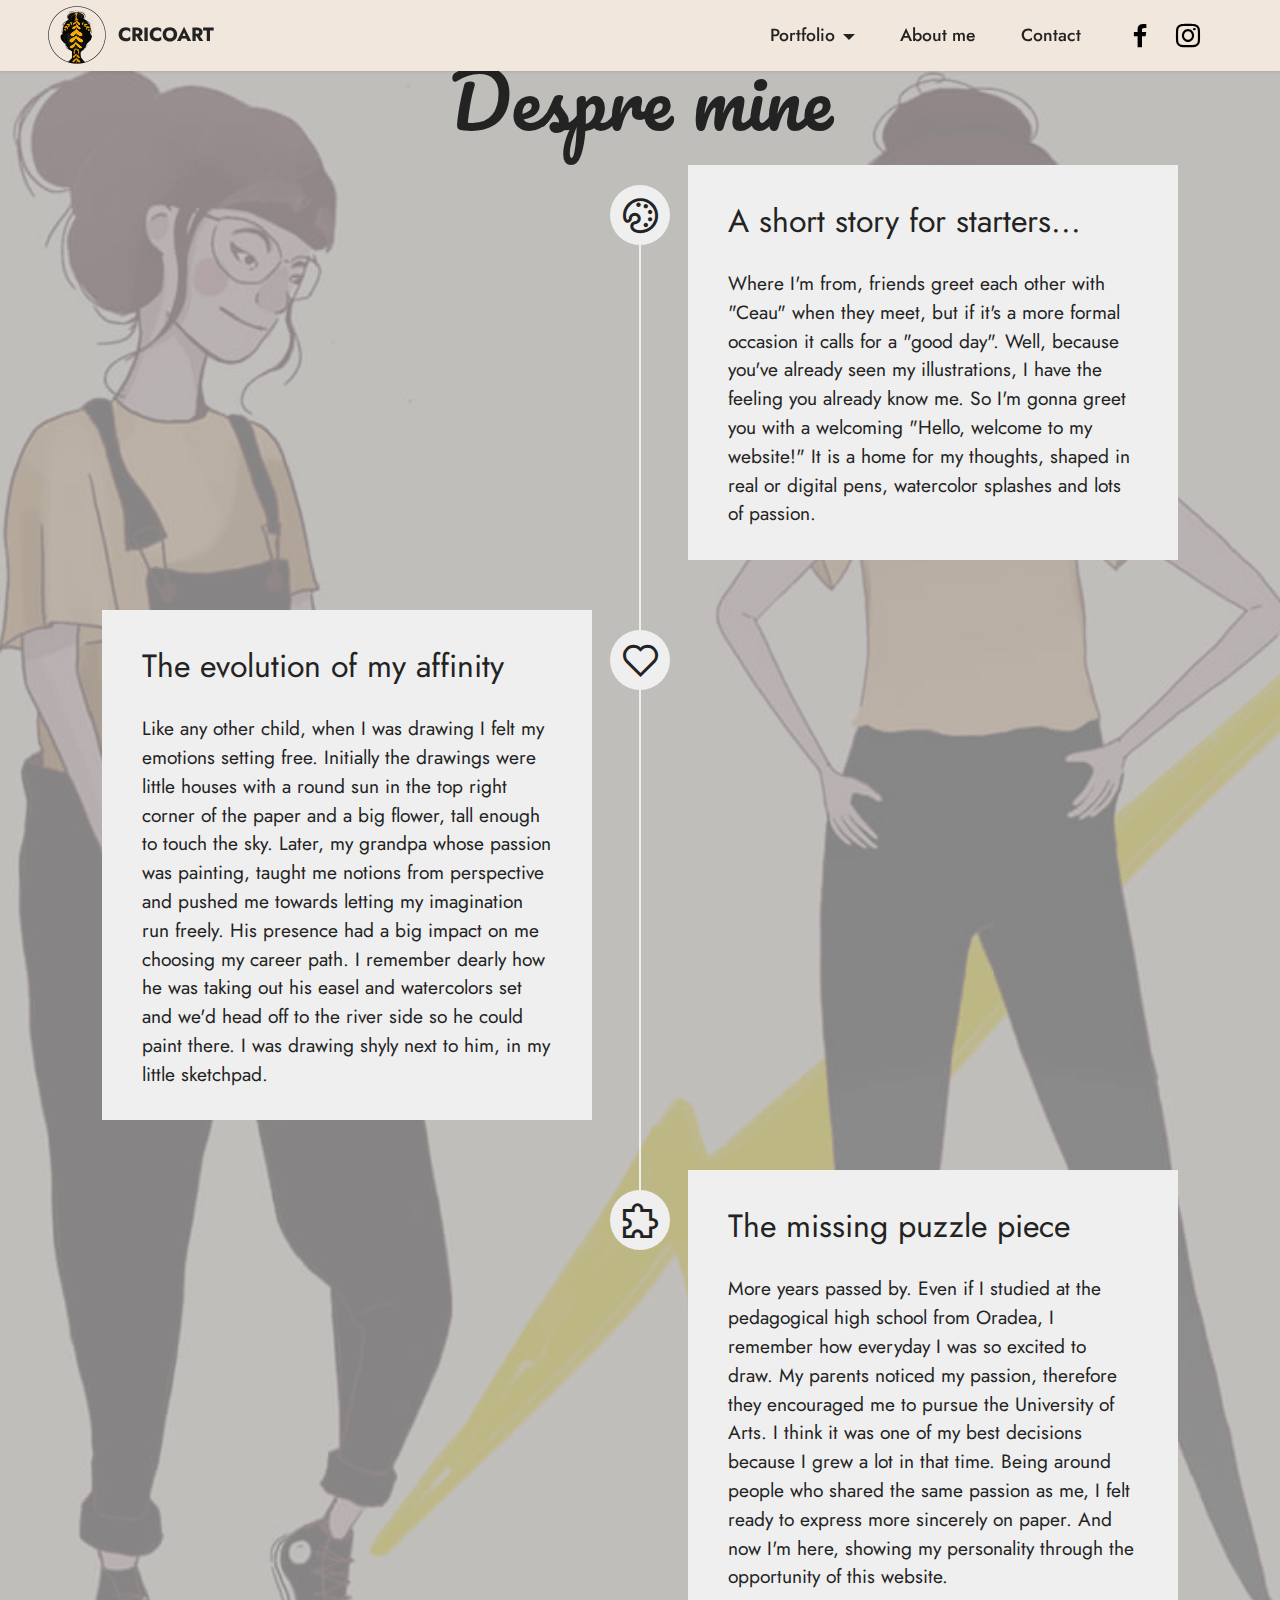
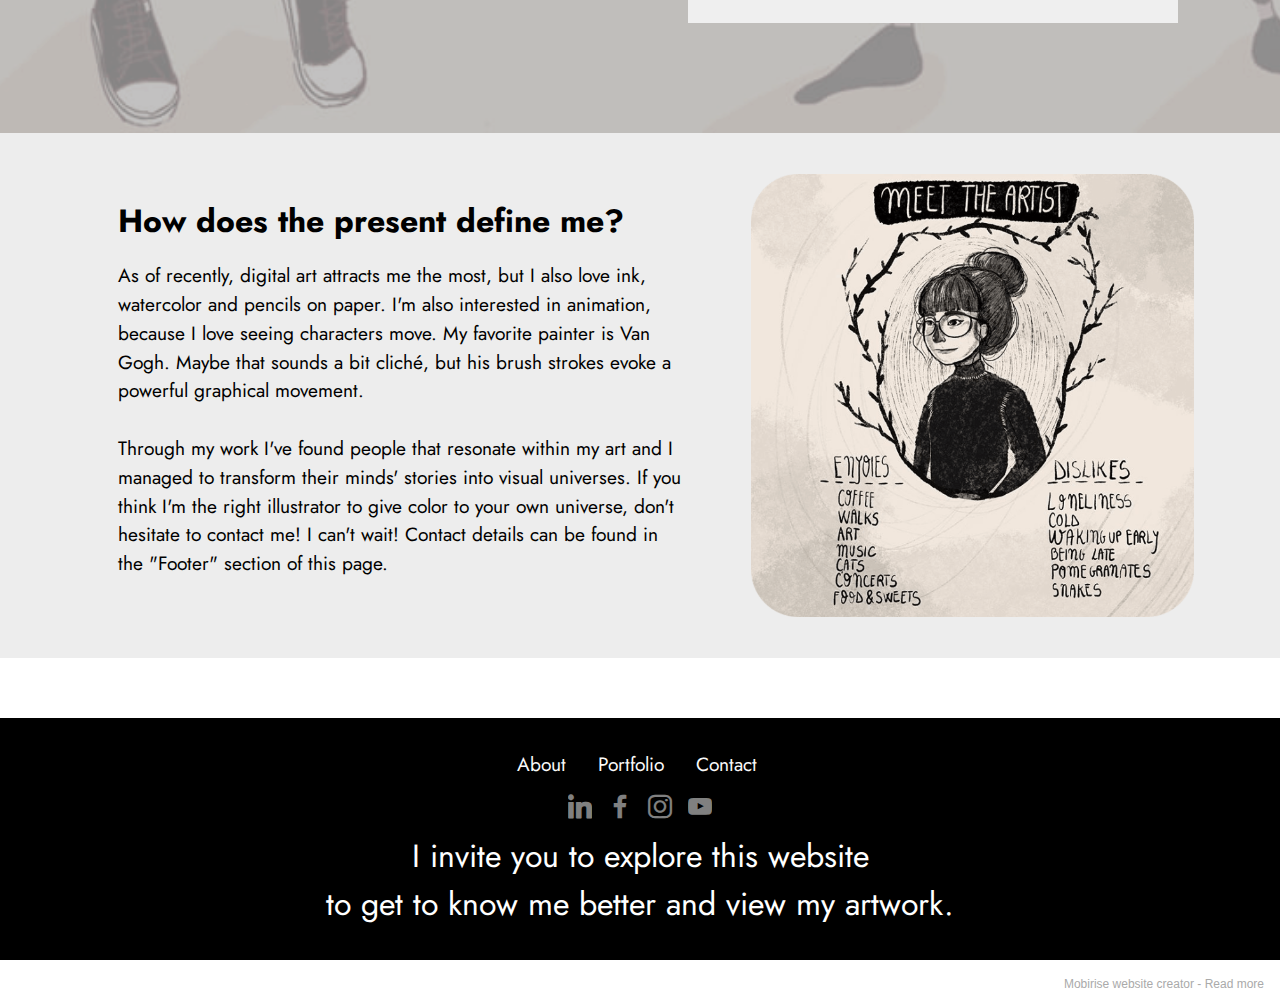
==== about.html @ aa88cb83 "Personal Project" ====
<!DOCTYPE html>
<html  >
<head>
  <!-- Site made with Mobirise Website Builder v5.2.0, https://mobirise.com -->
  <meta charset="UTF-8">
  <meta http-equiv="X-UA-Compatible" content="IE=edge">
  <meta name="generator" content="Mobirise v5.2.0, mobirise.com">
  <meta name="viewport" content="width=device-width, initial-scale=1, minimum-scale=1">
  <link rel="shortcut icon" href="assets/images/mainlogo-115x115.png" type="image/x-icon">
  <meta name="description" content="">
  
  
  <title>About</title>
  <link rel="stylesheet" href="assets/web/assets/mobirise-icons2/mobirise2.css">
  <link rel="stylesheet" href="assets/web/assets/mobirise-icons/mobirise-icons.css">
  <link rel="stylesheet" href="assets/tether/tether.min.css">
  <link rel="stylesheet" href="assets/bootstrap/css/bootstrap.min.css">
  <link rel="stylesheet" href="assets/bootstrap/css/bootstrap-grid.min.css">
  <link rel="stylesheet" href="assets/bootstrap/css/bootstrap-reboot.min.css">
  <link rel="stylesheet" href="assets/dropdown/css/style.css">
  <link rel="stylesheet" href="assets/socicon/css/styles.css">
  <link rel="stylesheet" href="assets/theme/css/style.css">
  <link rel="preload" as="style" href="assets/mobirise/css/mbr-additional.css"><link rel="stylesheet" href="assets/mobirise/css/mbr-additional.css" type="text/css">
  
  
  
  
</head>
<body>
  
  <section class="timeline2 cid-sjgMxqhbdU" id="timeline2-p">

    

    <div class="mbr-overlay" style="opacity: 0.3; background-color: rgb(53, 53, 53);">
    </div>

    <div class="container align-center">
        <h2 class="mbr-section-title pb-3 mbr-fonts-style display-1">
            Despre mine</h2>
        

        <div class="container timelines-container" mbri-timelines="">
            <!--1-->
            <div class="row timeline-element reverse separline">
                <span class="iconsBackground">
                    <span class="mbr-iconfont mobi-mbri-change-style mobi-mbri" style=""></span>
                </span>          
                <div class="col-xs-12 col-md-6 align-left">
                    <div class="timeline-text-content">
                        <h4 class="mbr-timeline-title pb-3 mbr-fonts-style display-5">A short story for starters...</h4>
                        <p class="mbr-timeline-text mbr-fonts-style display-7">
                              Where I'm from, friends greet each other with "Ceau" when they meet, but if it's a more formal occasion it calls for a "good day". Well, because you've already seen my illustrations, I have the feeling you already know me. So I'm gonna greet you with a welcoming "Hello, welcome to my website!" It is a home for my thoughts, shaped in real or digital pens, watercolor splashes and lots of passion.
                        </p>
                     </div>
                </div>
            </div>
            <!--2-->
            <div class="row timeline-element separline">
                <span class="iconsBackground">
                    <span class="mbr-iconfont mobi-mbri-hearth mobi-mbri"></span>
                </span>
                <div class="col-xs-12 col-md-6 align-left ">
                    <div class="timeline-text-content">
                        <h4 class="mbr-timeline-title pb-3 mbr-fonts-style display-5">
                            The evolution of my affinity</h4>
                        <p class="mbr-timeline-text mbr-fonts-style display-7">
                              Like any other child, when I was drawing I felt my emotions setting free. Initially the drawings were little houses with a round sun in the top right corner of the paper and a big flower, tall enough to touch the sky. Later, my grandpa whose passion was painting, taught me notions from perspective and pushed me towards letting my imagination run freely. His presence had a big impact on me choosing my career path. I remember dearly how he was taking out his easel and watercolors set and we'd head off to the river side so he could paint there. I was drawing shyly next to him, in my little sketchpad.
                        </p>
                    </div>
                </div>
            </div>
            <!--3-->
            <div class="row timeline-element reverse">
                <span class="iconsBackground">
                    <span class="mbr-iconfont mobi-mbri-extension mobi-mbri"></span>
                </span>
                <div class="col-xs-12 col-md-6 align-left">
                    <div class="timeline-text-content">
                        <h4 class="mbr-timeline-title pb-3 mbr-fonts-style display-5">The missing puzzle piece</h4>      
                        <p class="mbr-timeline-text mbr-fonts-style display-7">More years passed by. Even if I studied at the pedagogical high school from Oradea, I remember how everyday I was so excited to draw.&nbsp;My parents noticed my passion, therefore they encouraged me to pursue the University of Arts. I think it was one of my best decisions because I grew a lot in that time. Being around people who shared the same passion as me, I felt ready to express more sincerely on paper. And now I'm here, showing my personality through the opportunity of this website.<br>
                        </p>
                    </div>
                </div>
            </div>
            <!--4-->
            
            <!--5-->
            
            <!--6-->
            
            <!--7-->
            
            <!--8-->
            
            <!--9-->
            
            <!--10-->
            
            <!--11-->
            
            <!--12-->
            
        </div>
    </div>
</section>

<section class="image2 cid-sjqOfqULjC" id="image2-q">
    

    

    <div class="container">
        <div class="row align-items-center">
            <div class="col-12 col-lg-5">
                <div class="image-wrapper">
                    <img src="assets/images/aboutme-696x696.png" alt="This-Is-Crico">
                    
                </div>
            </div>
            <div class="col-12 col-lg">
                <div class="text-wrapper">
                    <h3 class="mbr-section-title mbr-fonts-style mb-3 display-5">
                        <strong>How does the present define me?</strong></h3>
                    <p class="mbr-text mbr-fonts-style display-7">As of recently, digital art attracts me the most, but I also love ink, watercolor and pencils on paper. I'm also interested in animation, because I love seeing characters move. My favorite painter is Van Gogh. Maybe that sounds a bit cliché, but his brush strokes evoke a powerful graphical movement.<br>
<br>Through my work I've found people that resonate within my art and I managed to transform their minds' stories into visual universes. If you think I'm the right illustrator to give color to your own universe, don't hesitate to contact me! I can't wait! Contact details can be found in the "Footer" section of this page.</p>
                </div>
            </div>
        </div>
    </div>
</section>

<section class="menu menu3 cid-sjgu4BQzr2" once="menu" id="menu3-b">
    
    <nav class="navbar navbar-dropdown navbar-fixed-top navbar-expand-lg">
        <div class="container-fluid">
            <div class="navbar-brand">
                <span class="navbar-logo">
                    <a href="index.html">
                        <img src="assets/images/mainlogo-115x115.png" alt="Logo" style="height: 3.6rem;">
                    </a>
                </span>
                <span class="navbar-caption-wrap"><a class="navbar-caption text-black text-primary display-7" href="index.html">CRICOART</a></span>
            </div>
            <button class="navbar-toggler" type="button" data-toggle="collapse" data-target="#navbarSupportedContent" aria-controls="navbarNavAltMarkup" aria-expanded="false" aria-label="Toggle navigation">
                <div class="hamburger">
                    <span></span>
                    <span></span>
                    <span></span>
                    <span></span>
                </div>
            </button>
            <div class="collapse navbar-collapse" id="navbarSupportedContent">
                <ul class="navbar-nav nav-dropdown nav-right" data-app-modern-menu="true"><li class="nav-item dropdown"><a class="nav-link link text-black dropdown-toggle display-4" href="#" data-toggle="dropdown-submenu" aria-expanded="true">
                            Portfolio</a><div class="dropdown-menu"><div class="dropdown open"><a class="text-black dropdown-item dropdown-toggle display-4" href="#" data-toggle="dropdown-submenu" aria-expanded="true">Illustrations</a><div class="dropdown-menu dropdown-submenu"><a class="text-black dropdown-item text-primary display-4" href="digital-illustrations.html">Digital Illustrations</a><a class="text-black dropdown-item text-primary display-4" href="traditional-illustrations.html" aria-expanded="false">Traditional Illustrations</a></div></div><a class="text-black dropdown-item text-primary display-4" href="books.html" aria-expanded="false">Books</a></div></li><li class="nav-item"><a class="nav-link link text-black text-primary display-4" href="about.html">
                            About me</a></li>
                    
                    <li class="nav-item"><a class="nav-link link text-black text-primary display-4" href="contact.html">Contact</a>
                    </li></ul>
                <div class="icons-menu">
                    <a class="iconfont-wrapper" href="https://www.facebook.com/CRICOART" target="_blank">
                        <span class="p-2 mbr-iconfont socicon-facebook socicon"></span>
                    </a>
                    <a class="iconfont-wrapper" href="https://www.instagram.com/cricoart/" target="_blank">
                        <span class="p-2 mbr-iconfont socicon-instagram socicon"></span>
                    </a>
                    
                    
                </div>
                
            </div>
        </div>
    </nav>
</section>

<section class="footer3 cid-sjriy9EeLP" once="footers" id="footer3-1h">

    

    

    <div class="container">
        <div class="media-container-row align-center mbr-white">
            <div class="row row-links">
                <ul class="foot-menu">
                    
                    
                    
                    
                    
                <li class="foot-menu-item mbr-fonts-style display-7">
                        <a class="text-white text-primary" href="about.html" target="_blank">About</a></li><li class="foot-menu-item mbr-fonts-style display-7"><a class="text-white text-primary" href="portfolio.html" target="_blank">Portfolio</a></li><li class="foot-menu-item mbr-fonts-style display-7"><a class="text-white text-primary" href="contact.html" target="_blank">Contact&nbsp;</a></li></ul>
            </div>
            <div class="row social-row">
                <div class="social-list align-right pb-2">
                    
                    
                    
                    
                    
                    
                <div class="soc-item">
                        <a href="https://www.linkedin.com/in/cristina-dan-b09931200" target="_blank">
                            <span class="mbr-iconfont mbr-iconfont-social socicon-linkedin socicon"></span>
                        </a>
                    </div><div class="soc-item">
                        <a href="https://www.facebook.com/CRICOART" target="_blank">
                            <span class="mbr-iconfont mbr-iconfont-social socicon-facebook socicon"></span>
                        </a>
                    </div><div class="soc-item">
                        <a href="https://www.instagram.com/cricoart/" target="_blank">
                            <span class="mbr-iconfont mbr-iconfont-social socicon-instagram socicon"></span>
                        </a>
                    </div><div class="soc-item">
                        <a href="https://www.youtube.com/channel/UCN9ARBtzyQRZro1IspBe5pA" target="_blank">
                            <span class="mbr-iconfont mbr-iconfont-social socicon-youtube socicon"></span>
                        </a>
                    </div></div>
            </div>
            <div class="row row-copirayt">
                <p class="mbr-text mb-0 mbr-fonts-style mbr-white align-center display-5">I invite you to explore this website <br>to get to know me better and view my artwork.<br></p>
            </div>
        </div>
    </div>
</section><section style="background-color: #fff; font-family: -apple-system, BlinkMacSystemFont, 'Segoe UI', 'Roboto', 'Helvetica Neue', Arial, sans-serif; color:#aaa; font-size:12px; padding: 0; align-items: center; display: flex;"><a href="https://mobirise.site/o" style="flex: 1 1; height: 3rem; padding-left: 1rem;"></a><p style="flex: 0 0 auto; margin:0; padding-right:1rem;">Mobirise website creator - <a href="https://mobirise.site/p" style="color:#aaa;">Read more</a></p></section><script src="assets/web/assets/jquery/jquery.min.js"></script>  <script src="assets/popper/popper.min.js"></script>  <script src="assets/tether/tether.min.js"></script>  <script src="assets/bootstrap/js/bootstrap.min.js"></script>  <script src="assets/smoothscroll/smooth-scroll.js"></script>  <script src="assets/dropdown/js/nav-dropdown.js"></script>  <script src="assets/dropdown/js/navbar-dropdown.js"></script>  <script src="assets/touchswipe/jquery.touch-swipe.min.js"></script>  <script src="assets/theme/js/script.js"></script>  
  
  
</body>
</html>
---- assets/web/assets/mobirise-icons2/mobirise2.css ----
@font-face {
  font-family: 'Moririse2';
  font-display: swap;
  src:  url('mobirise2.eot?f2bix4');
  src:  url('mobirise2.eot?f2bix4#iefix') format('embedded-opentype'),
    url('mobirise2.ttf?f2bix4') format('truetype'),
    url('mobirise2.woff?f2bix4') format('woff'),
    url('mobirise2.svg?f2bix4#mobirise2') format('svg');
  font-weight: normal;
  font-style: normal;
}

[class^="mobi-"], [class*=" mobi-"] {
  /* use !important to prevent issues with browser extensions that change fonts */
  font-family: 'Moririse2' !important;
  speak: none;
  font-style: normal;
  font-weight: normal;
  font-variant: normal;
  text-transform: none;
  line-height: 1;

  /* Better Font Rendering =========== */
  -webkit-font-smoothing: antialiased;
  -moz-osx-font-smoothing: grayscale;
}

.mobi-mbri-add-submenu:before {
  content: "\e900";
}
.mobi-mbri-alert:before {
  content: "\e901";
}
.mobi-mbri-align-center:before {
  content: "\e902";
}
.mobi-mbri-align-justify:before {
  content: "\e903";
}
.mobi-mbri-align-left:before {
  content: "\e904";
}
.mobi-mbri-align-right:before {
  content: "\e905";
}
.mobi-mbri-android:before {
  content: "\e906";
}
.mobi-mbri-apple:before {
  content: "\e907";
}
.mobi-mbri-arrow-down:before {
  content: "\e908";
}
.mobi-mbri-arrow-next:before {
  content: "\e909";
}
.mobi-mbri-arrow-prev:before {
  content: "\e90a";
}
.mobi-mbri-arrow-up:before {
  content: "\e90b";
}
.mobi-mbri-bold:before {
  content: "\e90c";
}
.mobi-mbri-bookmark:before {
  content: "\e90d";
}
.mobi-mbri-bootstrap:before {
  content: "\e90e";
}
.mobi-mbri-briefcase:before {
  content: "\e90f";
}
.mobi-mbri-browse:before {
  content: "\e910";
}
.mobi-mbri-bulleted-list:before {
  content: "\e911";
}
.mobi-mbri-calendar:before {
  content: "\e912";
}
.mobi-mbri-camera:before {
  content: "\e913";
}
.mobi-mbri-cart-add:before {
  content: "\e914";
}
.mobi-mbri-cart-full:before {
  content: "\e915";
}
.mobi-mbri-cash:before {
  content: "\e916";
}
.mobi-mbri-change-style:before {
  content: "\e917";
}
.mobi-mbri-chat:before {
  content: "\e918";
}
.mobi-mbri-clock:before {
  content: "\e919";
}
.mobi-mbri-close:before {
  content: "\e91a";
}
.mobi-mbri-cloud:before {
  content: "\e91b";
}
.mobi-mbri-code:before {
  content: "\e91c";
}
.mobi-mbri-contact-form:before {
  content: "\e91d";
}
.mobi-mbri-credit-card:before {
  content: "\e91e";
}
.mobi-mbri-cursor-click:before {
  content: "\e91f";
}
.mobi-mbri-cust-feedback:before {
  content: "\e920";
}
.mobi-mbri-database:before {
  content: "\e921";
}
.mobi-mbri-delivery:before {
  content: "\e922";
}
.mobi-mbri-desktop:before {
  content: "\e923";
}
.mobi-mbri-devices:before {
  content: "\e924";
}
.mobi-mbri-down:before {
  content: "\e925";
}
.mobi-mbri-download-2:before {
  content: "\e926";
}
.mobi-mbri-download:before {
  content: "\e927";
}
.mobi-mbri-drag-n-drop-2:before {
  content: "\e928";
}
.mobi-mbri-drag-n-drop:before {
  content: "\e929";
}
.mobi-mbri-edit-2:before {
  content: "\e92a";
}
.mobi-mbri-edit:before {
  content: "\e92b";
}
.mobi-mbri-error:before {
  content: "\e92c";
}
.mobi-mbri-extension:before {
  content: "\e92d";
}
.mobi-mbri-features:before {
  content: "\e92e";
}
.mobi-mbri-file:before {
  content: "\e92f";
}
.mobi-mbri-flag:before {
  content: "\e930";
}
.mobi-mbri-folder:before {
  content: "\e931";
}
.mobi-mbri-gift:before {
  content: "\e932";
}
.mobi-mbri-github:before {
  content: "\e933";
}
.mobi-mbri-globe-2:before {
  content: "\e934";
}
.mobi-mbri-globe:before {
  content: "\e935";
}
.mobi-mbri-growing-chart:before {
  content: "\e936";
}
.mobi-mbri-hearth:before {
  content: "\e937";
}
.mobi-mbri-help:before {
  content: "\e938";
}
.mobi-mbri-home:before {
  content: "\e939";
}
.mobi-mbri-hot-cup:before {
  content: "\e93a";
}
.mobi-mbri-idea:before {
  content: "\e93b";
}
.mobi-mbri-image-gallery:before {
  content: "\e93c";
}
.mobi-mbri-image-slider:before {
  content: "\e93d";
}
.mobi-mbri-info:before {
  content: "\e93e";
}
.mobi-mbri-italic:before {
  content: "\e93f";
}
.mobi-mbri-key:before {
  content: "\e940";
}
.mobi-mbri-laptop:before {
  content: "\e941";
}
.mobi-mbri-layers:before {
  content: "\e942";
}
.mobi-mbri-left-right:before {
  content: "\e943";
}
.mobi-mbri-left:before {
  content: "\e944";
}
.mobi-mbri-letter:before {
  content: "\e945";
}
.mobi-mbri-like:before {
  content: "\e946";
}
.mobi-mbri-link:before {
  content: "\e947";
}
.mobi-mbri-lock:before {
  content: "\e948";
}
.mobi-mbri-login:before {
  content: "\e949";
}
.mobi-mbri-logout:before {
  content: "\e94a";
}
.mobi-mbri-magic-stick:before {
  content: "\e94b";
}
.mobi-mbri-map-pin:before {
  content: "\e94c";
}
.mobi-mbri-menu:before {
  content: "\e94d";
}
.mobi-mbri-mobile-2:before {
  content: "\e94e";
}
.mobi-mbri-mobile-horizontal:before {
  content: "\e94f";
}
.mobi-mbri-mobile:before {
  content: "\e950";
}
.mobi-mbri-mobirise:before {
  content: "\e951";
}
.mobi-mbri-more-horizontal:before {
  content: "\e952";
}
.mobi-mbri-more-vertical:before {
  content: "\e953";
}
.mobi-mbri-music:before {
  content: "\e954";
}
.mobi-mbri-new-file:before {
  content: "\e955";
}
.mobi-mbri-numbered-list:before {
  content: "\e956";
}
.mobi-mbri-opened-folder:before {
  content: "\e957";
}
.mobi-mbri-pages:before {
  content: "\e958";
}
.mobi-mbri-paper-plane:before {
  content: "\e959";
}
.mobi-mbri-paperclip:before {
  content: "\e95a";
}
.mobi-mbri-phone:before {
  content: "\e95b";
}
.mobi-mbri-photo:before {
  content: "\e95c";
}
.mobi-mbri-photos:before {
  content: "\e95d";
}
.mobi-mbri-pin:before {
  content: "\e95e";
}
.mobi-mbri-play:before {
  content: "\e95f";
}
.mobi-mbri-plus:before {
  content: "\e960";
}
.mobi-mbri-preview:before {
  content: "\e961";
}
.mobi-mbri-print:before {
  content: "\e962";
}
.mobi-mbri-protect:before {
  content: "\e963";
}
.mobi-mbri-question:before {
  content: "\e964";
}
.mobi-mbri-quote-left:before {
  content: "\e965";
}
.mobi-mbri-quote-right:before {
  content: "\e966";
}
.mobi-mbri-redo:before {
  content: "\e967";
}
.mobi-mbri-refresh:before {
  content: "\e968";
}
.mobi-mbri-responsive-2:before {
  content: "\e969";
}
.mobi-mbri-responsive:before {
  content: "\e96a";
}
.mobi-mbri-right:before {
  content: "\e96b";
}
.mobi-mbri-rocket:before {
  content: "\e96c";
}
.mobi-mbri-sad-face:before {
  content: "\e96d";
}
.mobi-mbri-sale:before {
  content: "\e96e";
}
.mobi-mbri-save:before {
  content: "\e96f";
}
.mobi-mbri-search:before {
  content: "\e970";
}
.mobi-mbri-setting-2:before {
  content: "\e971";
}
.mobi-mbri-setting-3:before {
  content: "\e972";
}
.mobi-mbri-setting:before {
  content: "\e973";
}
.mobi-mbri-share:before {
  content: "\e974";
}
.mobi-mbri-shopping-bag:before {
  content: "\e975";
}
.mobi-mbri-shopping-basket:before {
  content: "\e976";
}
.mobi-mbri-shopping-cart:before {
  content: "\e977";
}
.mobi-mbri-sites:before {
  content: "\e978";
}
.mobi-mbri-smile-face:before {
  content: "\e979";
}
.mobi-mbri-speed:before {
  content: "\e97a";
}
.mobi-mbri-star:before {
  content: "\e97b";
}
.mobi-mbri-success:before {
  content: "\e97c";
}
.mobi-mbri-sun:before {
  content: "\e97d";
}
.mobi-mbri-sun2:before {
  content: "\e97e";
}
.mobi-mbri-tablet-vertical:before {
  content: "\e97f";
}
.mobi-mbri-tablet:before {
  content: "\e980";
}
.mobi-mbri-target:before {
  content: "\e981";
}
.mobi-mbri-timer:before {
  content: "\e982";
}
.mobi-mbri-to-ftp:before {
  content: "\e983";
}
.mobi-mbri-to-local-drive:before {
  content: "\e984";
}
.mobi-mbri-touch-swipe:before {
  content: "\e985";
}
.mobi-mbri-touch:before {
  content: "\e986";
}
.mobi-mbri-trash:before {
  content: "\e987";
}
.mobi-mbri-underline:before {
  content: "\e988";
}
.mobi-mbri-undo:before {
  content: "\e989";
}
.mobi-mbri-unlink:before {
  content: "\e98a";
}
.mobi-mbri-unlock:before {
  content: "\e98b";
}
.mobi-mbri-up-down:before {
  content: "\e98c";
}
.mobi-mbri-up:before {
  content: "\e98d";
}
.mobi-mbri-update:before {
  content: "\e98e";
}
.mobi-mbri-upload-2:before {
  content: "\e98f";
}
.mobi-mbri-upload:before {
  content: "\e990";
}
.mobi-mbri-user-2:before {
  content: "\e991";
}
.mobi-mbri-user:before {
  content: "\e992";
}
.mobi-mbri-users:before {
  content: "\e993";
}
.mobi-mbri-video-play:before {
  content: "\e994";
}
.mobi-mbri-video:before {
  content: "\e995";
}
.mobi-mbri-watch:before {
  content: "\e996";
}
.mobi-mbri-website-theme-2:before {
  content: "\e997";
}
.mobi-mbri-website-theme:before {
  content: "\e998";
}
.mobi-mbri-wifi:before {
  content: "\e999";
}
.mobi-mbri-windows:before {
  content: "\e99a";
}
.mobi-mbri-zoom-in:before {
  content: "\e99b";
}
.mobi-mbri-zoom-out:before {
  content: "\e99c";
}
---- assets/web/assets/mobirise-icons/mobirise-icons.css ----
@font-face {
  font-family: 'MobiriseIcons';
  src:  url('mobirise-icons.eot?spat4u');
  src:  url('mobirise-icons.eot?spat4u#iefix') format('embedded-opentype'),
    url('mobirise-icons.ttf?spat4u') format('truetype'),
    url('mobirise-icons.woff?spat4u') format('woff'),
    url('mobirise-icons.svg?spat4u#MobiriseIcons') format('svg');
  font-weight: normal;
  font-style: normal;
  font-display: swap;
}

[class^="mbri-"], [class*=" mbri-"] {
  /* use !important to prevent issues with browser extensions that change fonts */
  font-family: MobiriseIcons !important;
  speak: none;
  font-style: normal;
  font-weight: normal;
  font-variant: normal;
  text-transform: none;
  line-height: 1;

  /* Better Font Rendering =========== */
  -webkit-font-smoothing: antialiased;
  -moz-osx-font-smoothing: grayscale;
}

.mbri-add-submenu:before {
  content: "\e900";
}
.mbri-alert:before {
  content: "\e901";
}
.mbri-align-center:before {
  content: "\e902";
}
.mbri-align-justify:before {
  content: "\e903";
}
.mbri-align-left:before {
  content: "\e904";
}
.mbri-align-right:before {
  content: "\e905";
}
.mbri-android:before {
  content: "\e906";
}
.mbri-apple:before {
  content: "\e907";
}
.mbri-arrow-down:before {
  content: "\e908";
}
.mbri-arrow-next:before {
  content: "\e909";
}
.mbri-arrow-prev:before {
  content: "\e90a";
}
.mbri-arrow-up:before {
  content: "\e90b";
}
.mbri-bold:before {
  content: "\e90c";
}
.mbri-bookmark:before {
  content: "\e90d";
}
.mbri-bootstrap:before {
  content: "\e90e";
}
.mbri-briefcase:before {
  content: "\e90f";
}
.mbri-browse:before {
  content: "\e910";
}
.mbri-bulleted-list:before {
  content: "\e911";
}
.mbri-calendar:before {
  content: "\e912";
}
.mbri-camera:before {
  content: "\e913";
}
.mbri-cart-add:before {
  content: "\e914";
}
.mbri-cart-full:before {
  content: "\e915";
}
.mbri-cash:before {
  content: "\e916";
}
.mbri-change-style:before {
  content: "\e917";
}
.mbri-chat:before {
  content: "\e918";
}
.mbri-clock:before {
  content: "\e919";
}
.mbri-close:before {
  content: "\e91a";
}
.mbri-cloud:before {
  content: "\e91b";
}
.mbri-code:before {
  content: "\e91c";
}
.mbri-contact-form:before {
  content: "\e91d";
}
.mbri-credit-card:before {
  content: "\e91e";
}
.mbri-cursor-click:before {
  content: "\e91f";
}
.mbri-cust-feedback:before {
  content: "\e920";
}
.mbri-database:before {
  content: "\e921";
}
.mbri-delivery:before {
  content: "\e922";
}
.mbri-desktop:before {
  content: "\e923";
}
.mbri-devices:before {
  content: "\e924";
}
.mbri-down:before {
  content: "\e925";
}
.mbri-download:before {
  content: "\e989";
}
.mbri-drag-n-drop:before {
  content: "\e927";
}
.mbri-drag-n-drop2:before {
  content: "\e928";
}
.mbri-edit:before {
  content: "\e929";
}
.mbri-edit2:before {
  content: "\e92a";
}
.mbri-error:before {
  content: "\e92b";
}
.mbri-extension:before {
  content: "\e92c";
}
.mbri-features:before {
  content: "\e92d";
}
.mbri-file:before {
  content: "\e92e";
}
.mbri-flag:before {
  content: "\e92f";
}
.mbri-folder:before {
  content: "\e930";
}
.mbri-gift:before {
  content: "\e931";
}
.mbri-github:before {
  content: "\e932";
}
.mbri-globe:before {
  content: "\e933";
}
.mbri-globe-2:before {
  content: "\e934";
}
.mbri-growing-chart:before {
  content: "\e935";
}
.mbri-hearth:before {
  content: "\e936";
}
.mbri-help:before {
  content: "\e937";
}
.mbri-home:before {
  content: "\e938";
}
.mbri-hot-cup:before {
  content: "\e939";
}
.mbri-idea:before {
  content: "\e93a";
}
.mbri-image-gallery:before {
  content: "\e93b";
}
.mbri-image-slider:before {
  content: "\e93c";
}
.mbri-info:before {
  content: "\e93d";
}
.mbri-italic:before {
  content: "\e93e";
}
.mbri-key:before {
  content: "\e93f";
}
.mbri-laptop:before {
  content: "\e940";
}
.mbri-layers:before {
  content: "\e941";
}
.mbri-left-right:before {
  content: "\e942";
}
.mbri-left:before {
  content: "\e943";
}
.mbri-letter:before {
  content: "\e944";
}
.mbri-like:before {
  content: "\e945";
}
.mbri-link:before {
  content: "\e946";
}
.mbri-lock:before {
  content: "\e947";
}
.mbri-login:before {
  content: "\e948";
}
.mbri-logout:before {
  content: "\e949";
}
.mbri-magic-stick:before {
  content: "\e94a";
}
.mbri-map-pin:before {
  content: "\e94b";
}
.mbri-menu:before {
  content: "\e94c";
}
.mbri-mobile:before {
  content: "\e94d";
}
.mbri-mobile2:before {
  content: "\e94e";
}
.mbri-mobirise:before {
  content: "\e94f";
}
.mbri-more-horizontal:before {
  content: "\e950";
}
.mbri-more-vertical:before {
  content: "\e951";
}
.mbri-music:before {
  content: "\e952";
}
.mbri-new-file:before {
  content: "\e953";
}
.mbri-numbered-list:before {
  content: "\e954";
}
.mbri-opened-folder:before {
  content: "\e955";
}
.mbri-pages:before {
  content: "\e956";
}
.mbri-paper-plane:before {
  content: "\e957";
}
.mbri-paperclip:before {
  content: "\e958";
}
.mbri-photo:before {
  content: "\e959";
}
.mbri-photos:before {
  content: "\e95a";
}
.mbri-pin:before {
  content: "\e95b";
}
.mbri-play:before {
  content: "\e95c";
}
.mbri-plus:before {
  content: "\e95d";
}
.mbri-preview:before {
  content: "\e95e";
}
.mbri-print:before {
  content: "\e95f";
}
.mbri-protect:before {
  content: "\e960";
}
.mbri-question:before {
  content: "\e961";
}
.mbri-quote-left:before {
  content: "\e962";
}
.mbri-quote-right:before {
  content: "\e963";
}
.mbri-refresh:before {
  content: "\e964";
}
.mbri-responsive:before {
  content: "\e965";
}
.mbri-right:before {
  content: "\e966";
}
.mbri-rocket:before {
  content: "\e967";
}
.mbri-sad-face:before {
  content: "\e968";
}
.mbri-sale:before {
  content: "\e969";
}
.mbri-save:before {
  content: "\e96a";
}
.mbri-search:before {
  content: "\e96b";
}
.mbri-setting:before {
  content: "\e96c";
}
.mbri-setting2:before {
  content: "\e96d";
}
.mbri-setting3:before {
  content: "\e96e";
}
.mbri-share:before {
  content: "\e96f";
}
.mbri-shopping-bag:before {
  content: "\e970";
}
.mbri-shopping-basket:before {
  content: "\e971";
}
.mbri-shopping-cart:before {
  content: "\e972";
}
.mbri-sites:before {
  content: "\e973";
}
.mbri-smile-face:before {
  content: "\e974";
}
.mbri-speed:before {
  content: "\e975";
}
.mbri-star:before {
  content: "\e976";
}
.mbri-success:before {
  content: "\e977";
}
.mbri-sun:before {
  content: "\e978";
}
.mbri-sun2:before {
  content: "\e979";
}
.mbri-tablet:before {
  content: "\e97a";
}
.mbri-tablet-vertical:before {
  content: "\e97b";
}
.mbri-target:before {
  content: "\e97c";
}
.mbri-timer:before {
  content: "\e97d";
}
.mbri-to-ftp:before {
  content: "\e97e";
}
.mbri-to-local-drive:before {
  content: "\e97f";
}
.mbri-touch-swipe:before {
  content: "\e980";
}
.mbri-touch:before {
  content: "\e981";
}
.mbri-trash:before {
  content: "\e982";
}
.mbri-underline:before {
  content: "\e983";
}
.mbri-unlink:before {
  content: "\e984";
}
.mbri-unlock:before {
  content: "\e985";
}
.mbri-up-down:before {
  content: "\e986";
}
.mbri-up:before {
  content: "\e987";
}
.mbri-update:before {
  content: "\e988";
}
.mbri-upload:before {
 content: "\e926"; 
}
.mbri-user:before {
  content: "\e98a";
}
.mbri-user2:before {
  content: "\e98b";
}
.mbri-users:before {
  content: "\e98c";
}
.mbri-video:before {
  content: "\e98d";
}
.mbri-video-play:before {
  content: "\e98e";
}
.mbri-watch:before {
  content: "\e98f";
}
.mbri-website-theme:before {
  content: "\e990";
}
.mbri-wifi:before {
  content: "\e991";
}
.mbri-windows:before {
  content: "\e992";
}
.mbri-zoom-out:before {
  content: "\e993";
}
.mbri-redo:before {
  content: "\e994";
}
.mbri-undo:before {
  content: "\e995";
}
---- assets/dropdown/css/style.css ----
.navbar-dropdown {
  left: 0;
  padding: 0;
  position: absolute;
  right: 0;
  top: 0;
  transition: all 0.45s ease;
  z-index: 1030;
  background: #282828; }
  .navbar-dropdown .navbar-logo {
    margin-right: 0.8rem;
    transition: margin 0.3s ease-in-out;
    vertical-align: middle; }
    .navbar-dropdown .navbar-logo img {
      height: 3.125rem;
      transition: all 0.3s ease-in-out; }
    .navbar-dropdown .navbar-logo.mbr-iconfont {
      font-size: 3.125rem;
      line-height: 3.125rem; }
  .navbar-dropdown .navbar-caption {
    font-weight: 700;
    white-space: normal;
    vertical-align: -4px;
    line-height: 3.125rem !important; }
    .navbar-dropdown .navbar-caption, .navbar-dropdown .navbar-caption:hover {
      color: inherit;
      text-decoration: none; }
  .navbar-dropdown .mbr-iconfont + .navbar-caption {
    vertical-align: -1px; }
  .navbar-dropdown.navbar-fixed-top {
    position: fixed; }
  .navbar-dropdown .navbar-brand span {
    vertical-align: -4px; }
  .navbar-dropdown.bg-color.transparent {
    background: none; }
  .navbar-dropdown.navbar-short .navbar-brand {
    padding: 0.625rem 0; }
    .navbar-dropdown.navbar-short .navbar-brand span {
      vertical-align: -1px; }
  .navbar-dropdown.navbar-short .navbar-caption {
    line-height: 2.375rem !important;
    vertical-align: -2px; }
  .navbar-dropdown.navbar-short .navbar-logo {
    margin-right: 0.5rem; }
    .navbar-dropdown.navbar-short .navbar-logo img {
      height: 2.375rem; }
    .navbar-dropdown.navbar-short .navbar-logo.mbr-iconfont {
      font-size: 2.375rem;
      line-height: 2.375rem; }
  .navbar-dropdown.navbar-short .mbr-table-cell {
    height: 3.625rem; }
  .navbar-dropdown .navbar-close {
    left: 0.6875rem;
    position: fixed;
    top: 0.75rem;
    z-index: 1000; }
  .navbar-dropdown .hamburger-icon {
    content: "";
    display: inline-block;
    vertical-align: middle;
    width: 16px;
    -webkit-box-shadow: 0 -6px 0 1px #282828,0 0 0 1px #282828,0 6px 0 1px #282828;
    -moz-box-shadow: 0 -6px 0 1px #282828,0 0 0 1px #282828,0 6px 0 1px #282828;
    box-shadow: 0 -6px 0 1px #282828,0 0 0 1px #282828,0 6px 0 1px #282828; }

.dropdown-menu .dropdown-toggle[data-toggle="dropdown-submenu"]::after {
  border-bottom: 0.35em solid transparent;
  border-left: 0.35em solid;
  border-right: 0;
  border-top: 0.35em solid transparent;
  margin-left: 0.3rem; }

.dropdown-menu .dropdown-item:focus {
  outline: 0; }

.nav-dropdown {
  font-size: 0.75rem;
  font-weight: 500;
  height: auto !important; }
  .nav-dropdown .nav-btn {
    padding-left: 1rem; }
  .nav-dropdown .link {
    margin: .667em 1.667em;
    font-weight: 500;
    padding: 0;
    transition: color .2s ease-in-out; }
    .nav-dropdown .link.dropdown-toggle {
      margin-right: 2.583em; }
      .nav-dropdown .link.dropdown-toggle::after {
        margin-left: .25rem;
        border-top: 0.35em solid;
        border-right: 0.35em solid transparent;
        border-left: 0.35em solid transparent;
        border-bottom: 0; }
      .nav-dropdown .link.dropdown-toggle[aria-expanded="true"] {
        margin: 0;
        padding: 0.667em 3.263em  0.667em 1.667em; }
  .nav-dropdown .link::after,
  .nav-dropdown .dropdown-item::after {
    color: inherit; }
  .nav-dropdown .btn {
    font-size: 0.75rem;
    font-weight: 700;
    letter-spacing: 0;
    margin-bottom: 0;
    padding-left: 1.25rem;
    padding-right: 1.25rem; }
  .nav-dropdown .dropdown-menu {
    border-radius: 0;
    border: 0;
    left: 0;
    margin: 0;
    padding-bottom: 1.25rem;
    padding-top: 1.25rem;
    position: relative; }
  .nav-dropdown .dropdown-submenu {
    margin-left: 0.125rem;
    top: 0; }
  .nav-dropdown .dropdown-item {
    font-weight: 500;
    line-height: 2;
    padding: 0.3846em 4.615em 0.3846em 1.5385em;
    position: relative;
    transition: color .2s ease-in-out, background-color .2s ease-in-out; }
    .nav-dropdown .dropdown-item::after {
      margin-top: -0.3077em;
      position: absolute;
      right: 1.1538em;
      top: 50%; }
    .nav-dropdown .dropdown-item:focus, .nav-dropdown .dropdown-item:hover {
      background: none; }

@media (max-width: 767px) {
  .nav-dropdown.navbar-toggleable-sm {
    bottom: 0;
    display: none;
    left: 0;
    overflow-x: hidden;
    position: fixed;
    top: 0;
    transform: translateX(-100%);
    -ms-transform: translateX(-100%);
    -webkit-transform: translateX(-100%);
    width: 18.75rem;
    z-index: 999; } }
.nav-dropdown.navbar-toggleable-xl {
  bottom: 0;
  display: none;
  left: 0;
  overflow-x: hidden;
  position: fixed;
  top: 0;
  transform: translateX(-100%);
  -ms-transform: translateX(-100%);
  -webkit-transform: translateX(-100%);
  width: 18.75rem;
  z-index: 999; }

.nav-dropdown-sm {
  display: block !important;
  overflow-x: hidden;
  overflow: auto;
  padding-top: 3.875rem; }
  .nav-dropdown-sm::after {
    content: "";
    display: block;
    height: 3rem;
    width: 100%; }
  .nav-dropdown-sm.collapse.in ~ .navbar-close {
    display: block !important; }
  .nav-dropdown-sm.collapsing, .nav-dropdown-sm.collapse.in {
    transform: translateX(0);
    -ms-transform: translateX(0);
    -webkit-transform: translateX(0);
    transition: all 0.25s ease-out;
    -webkit-transition: all 0.25s ease-out;
    background: #282828; }
  .nav-dropdown-sm.collapsing[aria-expanded="false"] {
    transform: translateX(-100%);
    -ms-transform: translateX(-100%);
    -webkit-transform: translateX(-100%); }
  .nav-dropdown-sm .nav-item {
    display: block;
    margin-left: 0 !important;
    padding-left: 0; }
  .nav-dropdown-sm .link,
  .nav-dropdown-sm .dropdown-item {
    border-top: 1px dotted rgba(255, 255, 255, 0.1);
    font-size: 0.8125rem;
    line-height: 1.6;
    margin: 0 !important;
    padding: 0.875rem 2.4rem 0.875rem 1.5625rem !important;
    position: relative;
    white-space: normal; }
    .nav-dropdown-sm .link:focus, .nav-dropdown-sm .link:hover,
    .nav-dropdown-sm .dropdown-item:focus,
    .nav-dropdown-sm .dropdown-item:hover {
      background: rgba(0, 0, 0, 0.2) !important;
      color: #c0a375; }
  .nav-dropdown-sm .nav-btn {
    position: relative;
    padding: 1.5625rem 1.5625rem 0 1.5625rem; }
    .nav-dropdown-sm .nav-btn::before {
      border-top: 1px dotted rgba(255, 255, 255, 0.1);
      content: "";
      left: 0;
      position: absolute;
      top: 0;
      width: 100%; }
    .nav-dropdown-sm .nav-btn + .nav-btn {
      padding-top: 0.625rem; }
      .nav-dropdown-sm .nav-btn + .nav-btn::before {
        display: none; }
  .nav-dropdown-sm .btn {
    padding: 0.625rem 0; }
  .nav-dropdown-sm .dropdown-toggle[data-toggle="dropdown-submenu"]::after {
    margin-left: .25rem;
    border-top: 0.35em solid;
    border-right: 0.35em solid transparent;
    border-left: 0.35em solid transparent;
    border-bottom: 0; }
  .nav-dropdown-sm .dropdown-toggle[data-toggle="dropdown-submenu"][aria-expanded="true"]::after {
    border-top: 0;
    border-right: 0.35em solid transparent;
    border-left: 0.35em solid transparent;
    border-bottom: 0.35em solid; }
  .nav-dropdown-sm .dropdown-menu {
    margin: 0;
    padding: 0;
    position: relative;
    top: 0;
    left: 0;
    width: 100%;
    border: 0;
    float: none;
    border-radius: 0;
    background: none; }
  .nav-dropdown-sm .dropdown-submenu {
    left: 100%;
    margin-left: 0.125rem;
    margin-top: -1.25rem;
    top: 0; }

.navbar-toggleable-sm .nav-dropdown .dropdown-menu {
  position: absolute; }

.navbar-toggleable-sm .nav-dropdown .dropdown-submenu {
  left: 100%;
  margin-left: 0.125rem;
  margin-top: -1.25rem;
  top: 0; }

.navbar-toggleable-sm.opened .nav-dropdown .dropdown-menu {
  position: relative; }

.navbar-toggleable-sm.opened .nav-dropdown .dropdown-submenu {
  left: 0;
  margin-left: 00rem;
  margin-top: 0rem;
  top: 0; }

.is-builder .nav-dropdown.collapsing {
  transition: none !important; }

/*# sourceMappingURL=style.css.map */
---- assets/socicon/css/styles.css ----
@charset "UTF-8";

@font-face {
  font-family: 'Socicon';
  src:  url('../fonts/socicon.eot');
  src:  url('../fonts/socicon.eot?#iefix') format('embedded-opentype'),
    url('../fonts/socicon.woff2') format('woff2'),
    url('../fonts/socicon.ttf') format('truetype'),
    url('../fonts/socicon.woff') format('woff'),
    url('../fonts/socicon.svg#socicon') format('svg');
  font-weight: normal;
  font-style: normal;
}

[data-icon]:before {
  font-family: "socicon" !important;
  content: attr(data-icon);
  font-style: normal !important;
  font-weight: normal !important;
  font-variant: normal !important;
  text-transform: none !important;
  speak: none;
  line-height: 1;
  -webkit-font-smoothing: antialiased;
  -moz-osx-font-smoothing: grayscale;
}

[class^="socicon-"], [class*=" socicon-"] {
  /* use !important to prevent issues with browser extensions that change fonts */
  font-family: 'Socicon' !important;
  speak: none;
  font-style: normal;
  font-weight: normal;
  font-variant: normal;
  text-transform: none;
  line-height: 1;

  /* Better Font Rendering =========== */
  -webkit-font-smoothing: antialiased;
  -moz-osx-font-smoothing: grayscale;
}

.socicon-eitaa:before {
  content: "\e97c";
}
.socicon-soroush:before {
  content: "\e97d";
}
.socicon-bale:before {
  content: "\e97e";
}
.socicon-zazzle:before {
  content: "\e97b";
}
.socicon-society6:before {
  content: "\e97a";
}
.socicon-redbubble:before {
  content: "\e979";
}
.socicon-avvo:before {
  content: "\e978";
}
.socicon-stitcher:before {
  content: "\e977";
}
.socicon-googlehangouts:before {
  content: "\e974";
}
.socicon-dlive:before {
  content: "\e975";
}
.socicon-vsco:before {
  content: "\e976";
}
.socicon-flipboard:before {
  content: "\e973";
}
.socicon-ubuntu:before {
  content: "\e958";
}
.socicon-artstation:before {
  content: "\e959";
}
.socicon-invision:before {
  content: "\e95a";
}
.socicon-torial:before {
  content: "\e95b";
}
.socicon-collectorz:before {
  content: "\e95c";
}
.socicon-seenthis:before {
  content: "\e95d";
}
.socicon-googleplaymusic:before {
  content: "\e95e";
}
.socicon-debian:before {
  content: "\e95f";
}
.socicon-filmfreeway:before {
  content: "\e960";
}
.socicon-gnome:before {
  content: "\e961";
}
.socicon-itchio:before {
  content: "\e962";
}
.socicon-jamendo:before {
  content: "\e963";
}
.socicon-mix:before {
  content: "\e964";
}
.socicon-sharepoint:before {
  content: "\e965";
}
.socicon-tinder:before {
  content: "\e966";
}
.socicon-windguru:before {
  content: "\e967";
}
.socicon-cdbaby:before {
  content: "\e968";
}
.socicon-elementaryos:before {
  content: "\e969";
}
.socicon-stage32:before {
  content: "\e96a";
}
.socicon-tiktok:before {
  content: "\e96b";
}
.socicon-gitter:before {
  content: "\e96c";
}
.socicon-letterboxd:before {
  content: "\e96d";
}
.socicon-threema:before {
  content: "\e96e";
}
.socicon-splice:before {
  content: "\e96f";
}
.socicon-metapop:before {
  content: "\e970";
}
.socicon-naver:before {
  content: "\e971";
}
.socicon-remote:before {
  content: "\e972";
}
.socicon-internet:before {
  content: "\e957";
}
.socicon-moddb:before {
  content: "\e94b";
}
.socicon-indiedb:before {
  content: "\e94c";
}
.socicon-traxsource:before {
  content: "\e94d";
}
.socicon-gamefor:before {
  content: "\e94e";
}
.socicon-pixiv:before {
  content: "\e94f";
}
.socicon-myanimelist:before {
  content: "\e950";
}
.socicon-blackberry:before {
  content: "\e951";
}
.socicon-wickr:before {
  content: "\e952";
}
.socicon-spip:before {
  content: "\e953";
}
.socicon-napster:before {
  content: "\e954";
}
.socicon-beatport:before {
  content: "\e955";
}
.socicon-hackerone:before {
  content: "\e956";
}
.socicon-hackernews:before {
  content: "\e946";
}
.socicon-smashwords:before {
  content: "\e947";
}
.socicon-kobo:before {
  content: "\e948";
}
.socicon-bookbub:before {
  content: "\e949";
}
.socicon-mailru:before {
  content: "\e94a";
}
.socicon-gitlab:before {
  content: "\e945";
}
.socicon-instructables:before {
  content: "\e944";
}
.socicon-portfolio:before {
  content: "\e943";
}
.socicon-codered:before {
  content: "\e940";
}
.socicon-origin:before {
  content: "\e941";
}
.socicon-nextdoor:before {
  content: "\e942";
}
.socicon-udemy:before {
  content: "\e93f";
}
.socicon-livemaster:before {
  content: "\e93e";
}
.socicon-crunchbase:before {
  content: "\e93b";
}
.socicon-homefy:before {
  content: "\e93c";
}
.socicon-calendly:before {
  content: "\e93d";
}
.socicon-realtor:before {
  content: "\e90f";
}
.socicon-tidal:before {
  content: "\e910";
}
.socicon-qobuz:before {
  content: "\e911";
}
.socicon-natgeo:before {
  content: "\e912";
}
.socicon-mastodon:before {
  content: "\e913";
}
.socicon-unsplash:before {
  content: "\e914";
}
.socicon-homeadvisor:before {
  content: "\e915";
}
.socicon-angieslist:before {
  content: "\e916";
}
.socicon-codepen:before {
  content: "\e917";
}
.socicon-slack:before {
  content: "\e918";
}
.socicon-openaigym:before {
  content: "\e919";
}
.socicon-logmein:before {
  content: "\e91a";
}
.socicon-fiverr:before {
  content: "\e91b";
}
.socicon-gotomeeting:before {
  content: "\e91c";
}
.socicon-aliexpress:before {
  content: "\e91d";
}
.socicon-guru:before {
  content: "\e91e";
}
.socicon-appstore:before {
  content: "\e91f";
}
.socicon-homes:before {
  content: "\e920";
}
.socicon-zoom:before {
  content: "\e921";
}
.socicon-alibaba:before {
  content: "\e922";
}
.socicon-craigslist:before {
  content: "\e923";
}
.socicon-wix:before {
  content: "\e924";
}
.socicon-redfin:before {
  content: "\e925";
}
.socicon-googlecalendar:before {
  content: "\e926";
}
.socicon-shopify:before {
  content: "\e927";
}
.socicon-freelancer:before {
  content: "\e928";
}
.socicon-seedrs:before {
  content: "\e929";
}
.socicon-bing:before {
  content: "\e92a";
}
.socicon-doodle:before {
  content: "\e92b";
}
.socicon-bonanza:before {
  content: "\e92c";
}
.socicon-squarespace:before {
  content: "\e92d";
}
.socicon-toptal:before {
  content: "\e92e";
}
.socicon-gust:before {
  content: "\e92f";
}
.socicon-ask:before {
  content: "\e930";
}
.socicon-trulia:before {
  content: "\e931";
}
.socicon-loomly:before {
  content: "\e932";
}
.socicon-ghost:before {
  content: "\e933";
}
.socicon-upwork:before {
  content: "\e934";
}
.socicon-fundable:before {
  content: "\e935";
}
.socicon-booking:before {
  content: "\e936";
}
.socicon-googlemaps:before {
  content: "\e937";
}
.socicon-zillow:before {
  content: "\e938";
}
.socicon-niconico:before {
  content: "\e939";
}
.socicon-toneden:before {
  content: "\e93a";
}
.socicon-augment:before {
  content: "\e908";
}
.socicon-bitbucket:before {
  content: "\e909";
}
.socicon-fyuse:before {
  content: "\e90a";
}
.socicon-yt-gaming:before {
  content: "\e90b";
}
.socicon-sketchfab:before {
  content: "\e90c";
}
.socicon-mobcrush:before {
  content: "\e90d";
}
.socicon-microsoft:before {
  content: "\e90e";
}
.socicon-pandora:before {
  content: "\e907";
}
.socicon-messenger:before {
  content: "\e906";
}
.socicon-gamewisp:before {
  content: "\e905";
}
.socicon-bloglovin:before {
  content: "\e904";
}
.socicon-tunein:before {
  content: "\e903";
}
.socicon-gamejolt:before {
  content: "\e901";
}
.socicon-trello:before {
  content: "\e902";
}
.socicon-spreadshirt:before {
  content: "\e900";
}
.socicon-500px:before {
  content: "\e000";
}
.socicon-8tracks:before {
  content: "\e001";
}
.socicon-airbnb:before {
  content: "\e002";
}
.socicon-alliance:before {
  content: "\e003";
}
.socicon-amazon:before {
  content: "\e004";
}
.socicon-amplement:before {
  content: "\e005";
}
.socicon-android:before {
  content: "\e006";
}
.socicon-angellist:before {
  content: "\e007";
}
.socicon-apple:before {
  content: "\e008";
}
.socicon-appnet:before {
  content: "\e009";
}
.socicon-baidu:before {
  content: "\e00a";
}
.socicon-bandcamp:before {
  content: "\e00b";
}
.socicon-battlenet:before {
  content: "\e00c";
}
.socicon-mixer:before {
  content: "\e00d";
}
.socicon-bebee:before {
  content: "\e00e";
}
.socicon-bebo:before {
  content: "\e00f";
}
.socicon-behance:before {
  content: "\e010";
}
.socicon-blizzard:before {
  content: "\e011";
}
.socicon-blogger:before {
  content: "\e012";
}
.socicon-buffer:before {
  content: "\e013";
}
.socicon-chrome:before {
  content: "\e014";
}
.socicon-coderwall:before {
  content: "\e015";
}
.socicon-curse:before {
  content: "\e016";
}
.socicon-dailymotion:before {
  content: "\e017";
}
.socicon-deezer:before {
  content: "\e018";
}
.socicon-delicious:before {
  content: "\e019";
}
.socicon-deviantart:before {
  content: "\e01a";
}
.socicon-diablo:before {
  content: "\e01b";
}
.socicon-digg:before {
  content: "\e01c";
}
.socicon-discord:before {
  content: "\e01d";
}
.socicon-disqus:before {
  content: "\e01e";
}
.socicon-douban:before {
  content: "\e01f";
}
.socicon-draugiem:before {
  content: "\e020";
}
.socicon-dribbble:before {
  content: "\e021";
}
.socicon-drupal:before {
  content: "\e022";
}
.socicon-ebay:before {
  content: "\e023";
}
.socicon-ello:before {
  content: "\e024";
}
.socicon-endomodo:before {
  content: "\e025";
}
.socicon-envato:before {
  content: "\e026";
}
.socicon-etsy:before {
  content: "\e027";
}
.socicon-facebook:before {
  content: "\e028";
}
.socicon-feedburner:before {
  content: "\e029";
}
.socicon-filmweb:before {
  content: "\e02a";
}
.socicon-firefox:before {
  content: "\e02b";
}
.socicon-flattr:before {
  content: "\e02c";
}
.socicon-flickr:before {
  content: "\e02d";
}
.socicon-formulr:before {
  content: "\e02e";
}
.socicon-forrst:before {
  content: "\e02f";
}
.socicon-foursquare:before {
  content: "\e030";
}
.socicon-friendfeed:before {
  content: "\e031";
}
.socicon-github:before {
  content: "\e032";
}
.socicon-goodreads:before {
  content: "\e033";
}
.socicon-google:before {
  content: "\e034";
}
.socicon-googlescholar:before {
  content: "\e035";
}
.socicon-googlegroups:before {
  content: "\e036";
}
.socicon-googlephotos:before {
  content: "\e037";
}
.socicon-googleplus:before {
  content: "\e038";
}
.socicon-grooveshark:before {
  content: "\e039";
}
.socicon-hackerrank:before {
  content: "\e03a";
}
.socicon-hearthstone:before {
  content: "\e03b";
}
.socicon-hellocoton:before {
  content: "\e03c";
}
.socicon-heroes:before {
  content: "\e03d";
}
.socicon-smashcast:before {
  content: "\e03e";
}
.socicon-horde:before {
  content: "\e03f";
}
.socicon-houzz:before {
  content: "\e040";
}
.socicon-icq:before {
  content: "\e041";
}
.socicon-identica:before {
  content: "\e042";
}
.socicon-imdb:before {
  content: "\e043";
}
.socicon-instagram:before {
  content: "\e044";
}
.socicon-issuu:before {
  content: "\e045";
}
.socicon-istock:before {
  content: "\e046";
}
.socicon-itunes:before {
  content: "\e047";
}
.socicon-keybase:before {
  content: "\e048";
}
.socicon-lanyrd:before {
  content: "\e049";
}
.socicon-lastfm:before {
  content: "\e04a";
}
.socicon-line:before {
  content: "\e04b";
}
.socicon-linkedin:before {
  content: "\e04c";
}
.socicon-livejournal:before {
  content: "\e04d";
}
.socicon-lyft:before {
  content: "\e04e";
}
.socicon-macos:before {
  content: "\e04f";
}
.socicon-mail:before {
  content: "\e050";
}
.socicon-medium:before {
  content: "\e051";
}
.socicon-meetup:before {
  content: "\e052";
}
.socicon-mixcloud:before {
  content: "\e053";
}
.socicon-modelmayhem:before {
  content: "\e054";
}
.socicon-mumble:before {
  content: "\e055";
}
.socicon-myspace:before {
  content: "\e056";
}
.socicon-newsvine:before {
  content: "\e057";
}
.socicon-nintendo:before {
  content: "\e058";
}
.socicon-npm:before {
  content: "\e059";
}
.socicon-odnoklassniki:before {
  content: "\e05a";
}
.socicon-openid:before {
  content: "\e05b";
}
.socicon-opera:before {
  content: "\e05c";
}
.socicon-outlook:before {
  content: "\e05d";
}
.socicon-overwatch:before {
  content: "\e05e";
}
.socicon-patreon:before {
  content: "\e05f";
}
.socicon-paypal:before {
  content: "\e060";
}
.socicon-periscope:before {
  content: "\e061";
}
.socicon-persona:before {
  content: "\e062";
}
.socicon-pinterest:before {
  content: "\e063";
}
.socicon-play:before {
  content: "\e064";
}
.socicon-player:before {
  content: "\e065";
}
.socicon-playstation:before {
  content: "\e066";
}
.socicon-pocket:before {
  content: "\e067";
}
.socicon-qq:before {
  content: "\e068";
}
.socicon-quora:before {
  content: "\e069";
}
.socicon-raidcall:before {
  content: "\e06a";
}
.socicon-ravelry:before {
  content: "\e06b";
}
.socicon-reddit:before {
  content: "\e06c";
}
.socicon-renren:before {
  content: "\e06d";
}
.socicon-researchgate:before {
  content: "\e06e";
}
.socicon-residentadvisor:before {
  content: "\e06f";
}
.socicon-reverbnation:before {
  content: "\e070";
}
.socicon-rss:before {
  content: "\e071";
}
.socicon-sharethis:before {
  content: "\e072";
}
.socicon-skype:before {
  content: "\e073";
}
.socicon-slideshare:before {
  content: "\e074";
}
.socicon-smugmug:before {
  content: "\e075";
}
.socicon-snapchat:before {
  content: "\e076";
}
.socicon-songkick:before {
  content: "\e077";
}
.socicon-soundcloud:before {
  content: "\e078";
}
.socicon-spotify:before {
  content: "\e079";
}
.socicon-stackexchange:before {
  content: "\e07a";
}
.socicon-stackoverflow:before {
  content: "\e07b";
}
.socicon-starcraft:before {
  content: "\e07c";
}
.socicon-stayfriends:before {
  content: "\e07d";
}
.socicon-steam:before {
  content: "\e07e";
}
.socicon-storehouse:before {
  content: "\e07f";
}
.socicon-strava:before {
  content: "\e080";
}
.socicon-streamjar:before {
  content: "\e081";
}
.socicon-stumbleupon:before {
  content: "\e082";
}
.socicon-swarm:before {
  content: "\e083";
}
.socicon-teamspeak:before {
  content: "\e084";
}
.socicon-teamviewer:before {
  content: "\e085";
}
.socicon-technorati:before {
  content: "\e086";
}
.socicon-telegram:before {
  content: "\e087";
}
.socicon-tripadvisor:before {
  content: "\e088";
}
.socicon-tripit:before {
  content: "\e089";
}
.socicon-triplej:before {
  content: "\e08a";
}
.socicon-tumblr:before {
  content: "\e08b";
}
.socicon-twitch:before {
  content: "\e08c";
}
.socicon-twitter:before {
  content: "\e08d";
}
.socicon-uber:before {
  content: "\e08e";
}
.socicon-ventrilo:before {
  content: "\e08f";
}
.socicon-viadeo:before {
  content: "\e090";
}
.socicon-viber:before {
  content: "\e091";
}
.socicon-viewbug:before {
  content: "\e092";
}
.socicon-vimeo:before {
  content: "\e093";
}
.socicon-vine:before {
  content: "\e094";
}
.socicon-vkontakte:before {
  content: "\e095";
}
.socicon-warcraft:before {
  content: "\e096";
}
.socicon-wechat:before {
  content: "\e097";
}
.socicon-weibo:before {
  content: "\e098";
}
.socicon-whatsapp:before {
  content: "\e099";
}
.socicon-wikipedia:before {
  content: "\e09a";
}
.socicon-windows:before {
  content: "\e09b";
}
.socicon-wordpress:before {
  content: "\e09c";
}
.socicon-wykop:before {
  content: "\e09d";
}
.socicon-xbox:before {
  content: "\e09e";
}
.socicon-xing:before {
  content: "\e09f";
}
.socicon-yahoo:before {
  content: "\e0a0";
}
.socicon-yammer:before {
  content: "\e0a1";
}
.socicon-yandex:before {
  content: "\e0a2";
}
.socicon-yelp:before {
  content: "\e0a3";
}
.socicon-younow:before {
  content: "\e0a4";
}
.socicon-youtube:before {
  content: "\e0a5";
}
.socicon-zapier:before {
  content: "\e0a6";
}
.socicon-zerply:before {
  content: "\e0a7";
}
.socicon-zomato:before {
  content: "\e0a8";
}
.socicon-zynga:before {
  content: "\e0a9";
}
---- assets/theme/css/style.css ----
section {
  background-color: #ffffff;
}

body {
  font-style: normal;
  line-height: 1.5;
  font-weight: 400;
  color: #232323;
  position: relative;
}

section,
.container,
.container-fluid {
  position: relative;
  word-wrap: break-word;
}

a.mbr-iconfont:hover {
  text-decoration: none;
}

.article .lead p,
.article .lead ul,
.article .lead ol,
.article .lead pre,
.article .lead blockquote {
  margin-bottom: 0;
}

a {
  font-style: normal;
  font-weight: 400;
  cursor: pointer;
}

a, a:hover {
  text-decoration: none;
}

.mbr-section-title {
  font-style: normal;
  line-height: 1.3;
}

.mbr-section-subtitle {
  line-height: 1.3;
}

.mbr-text {
  font-style: normal;
  line-height: 1.7;
}

h1,
h2,
h3,
h4,
h5,
h6,
.display-1,
.display-2,
.display-4,
.display-5,
.display-7,
span,
p,
a {
  line-height: 1;
  word-break: break-word;
  word-wrap: break-word;
  font-weight: 400;
}

b,
strong {
  font-weight: bold;
}

input:-webkit-autofill, input:-webkit-autofill:hover, input:-webkit-autofill:focus, input:-webkit-autofill:active {
  -webkit-transition-delay: 9999s;
          transition-delay: 9999s;
  -webkit-transition-property: background-color, color;
  transition-property: background-color, color;
}

textarea[type="hidden"] {
  display: none;
}

section {
  background-position: 50% 50%;
  background-repeat: no-repeat;
  background-size: cover;
}

section .mbr-background-video,
section .mbr-background-video-preview {
  position: absolute;
  bottom: 0;
  left: 0;
  right: 0;
  top: 0;
}

.hidden {
  visibility: hidden;
}

.mbr-z-index20 {
  z-index: 20;
}

/*! Base colors */
.mbr-white {
  color: #ffffff;
}

.mbr-black {
  color: #111111;
}

.mbr-bg-white {
  background-color: #ffffff;
}

.mbr-bg-black {
  background-color: #000000;
}

/*! Text-aligns */
.align-left {
  text-align: left;
}

.align-center {
  text-align: center;
}

.align-right {
  text-align: right;
}

/*! Font-weight  */
.mbr-light {
  font-weight: 300;
}

.mbr-regular {
  font-weight: 400;
}

.mbr-semibold {
  font-weight: 500;
}

.mbr-bold {
  font-weight: 700;
}

/*! Media  */
.media-content {
  -ms-flex-preferred-size: 100%;
      flex-basis: 100%;
}

.media-container-row {
  display: -webkit-box;
  display: -ms-flexbox;
  display: flex;
  -webkit-box-orient: horizontal;
  -webkit-box-direction: normal;
      -ms-flex-direction: row;
          flex-direction: row;
  -ms-flex-wrap: wrap;
      flex-wrap: wrap;
  -webkit-box-pack: center;
      -ms-flex-pack: center;
          justify-content: center;
  -ms-flex-line-pack: center;
      align-content: center;
  -webkit-box-align: start;
      -ms-flex-align: start;
          align-items: start;
}

.media-container-row .media-size-item {
  width: 400px;
}

.media-container-column {
  display: -webkit-box;
  display: -ms-flexbox;
  display: flex;
  -webkit-box-orient: vertical;
  -webkit-box-direction: normal;
      -ms-flex-direction: column;
          flex-direction: column;
  -ms-flex-wrap: wrap;
      flex-wrap: wrap;
  -webkit-box-pack: center;
      -ms-flex-pack: center;
          justify-content: center;
  -ms-flex-line-pack: center;
      align-content: center;
  -webkit-box-align: stretch;
      -ms-flex-align: stretch;
          align-items: stretch;
}

.media-container-column > * {
  width: 100%;
}

@media (min-width: 992px) {
  .media-container-row {
    -ms-flex-wrap: nowrap;
        flex-wrap: nowrap;
  }
}

figure {
  margin-bottom: 0;
  overflow: hidden;
}

figure[mbr-media-size] {
  -webkit-transition: width 0.1s;
  transition: width 0.1s;
}

img,
iframe {
  display: block;
  width: 100%;
}

.card {
  background-color: transparent;
  border: none;
}

.card-box {
  width: 100%;
}

.card-img {
  text-align: center;
  -ms-flex-negative: 0;
      flex-shrink: 0;
  -webkit-flex-shrink: 0;
}

.media {
  max-width: 100%;
  margin: 0 auto;
}

.mbr-figure {
  -ms-flex-item-align: center;
      -ms-grid-row-align: center;
      align-self: center;
}

.media-container > div {
  max-width: 100%;
}

.mbr-figure img,
.card-img img {
  width: 100%;
}

@media (max-width: 991px) {
  .media-size-item {
    width: auto !important;
  }
  .media {
    width: auto;
  }
  .mbr-figure {
    width: 100% !important;
  }
}

/*! Buttons */
.mbr-section-btn {
  margin-left: -0.6rem;
  margin-right: -0.6rem;
  font-size: 0;
}

.btn {
  font-weight: 600;
  border-width: 1px;
  font-style: normal;
  margin: 0.6rem 0.6rem;
  white-space: normal;
  -webkit-transition: all 0.2s ease-in-out;
  transition: all 0.2s ease-in-out;
  display: -webkit-inline-box;
  display: -ms-inline-flexbox;
  display: inline-flex;
  -webkit-box-align: center;
      -ms-flex-align: center;
          align-items: center;
  -webkit-box-pack: center;
      -ms-flex-pack: center;
          justify-content: center;
  word-break: break-word;
}

.btn-sm {
  font-weight: 600;
  letter-spacing: 0px;
  -webkit-transition: all 0.3s ease-in-out;
  transition: all 0.3s ease-in-out;
}

.btn-md {
  font-weight: 600;
  letter-spacing: 0px;
  -webkit-transition: all 0.3s ease-in-out;
  transition: all 0.3s ease-in-out;
}

.btn-lg {
  font-weight: 600;
  letter-spacing: 0px;
  -webkit-transition: all 0.3s ease-in-out;
  transition: all 0.3s ease-in-out;
}

.btn-form {
  margin: 0;
}

.btn-form:hover {
  cursor: pointer;
}

nav .mbr-section-btn {
  margin-left: 0rem;
  margin-right: 0rem;
}

/*! Btn icon margin */
.btn .mbr-iconfont,
.btn.btn-sm .mbr-iconfont {
  -webkit-box-ordinal-group: 2;
      -ms-flex-order: 1;
          order: 1;
  cursor: pointer;
  margin-left: 0.5rem;
  vertical-align: sub;
}

.btn.btn-md .mbr-iconfont,
.btn.btn-md .mbr-iconfont {
  margin-left: 0.8rem;
}

.mbr-regular {
  font-weight: 400;
}

.mbr-semibold {
  font-weight: 500;
}

.mbr-bold {
  font-weight: 700;
}

[type="submit"] {
  -webkit-appearance: none;
}

/*! Full-screen */
.mbr-fullscreen .mbr-overlay {
  min-height: 100vh;
}

.mbr-fullscreen {
  display: -webkit-box;
  display: -ms-flexbox;
  display: flex;
  display: -moz-flex;
  display: -ms-flex;
  display: -o-flex;
  -webkit-box-align: center;
      -ms-flex-align: center;
          align-items: center;
  min-height: 100vh;
  padding-top: 3rem;
  padding-bottom: 3rem;
}

/*! Map */
.map {
  height: 25rem;
  position: relative;
}

.map iframe {
  width: 100%;
  height: 100%;
}

/*! Scroll to top arrow */
.mbr-arrow-up {
  bottom: 25px;
  right: 90px;
  position: fixed;
  text-align: right;
  z-index: 5000;
  color: #ffffff;
  font-size: 22px;
}

.mbr-arrow-up a {
  background: rgba(0, 0, 0, 0.2);
  border-radius: 50%;
  color: #fff;
  display: inline-block;
  height: 60px;
  width: 60px;
  border: 2px solid #fff;
  outline-style: none !important;
  position: relative;
  text-decoration: none;
  -webkit-transition: all 0.3s ease-in-out;
  transition: all 0.3s ease-in-out;
  cursor: pointer;
  text-align: center;
}

.mbr-arrow-up a:hover {
  background-color: rgba(0, 0, 0, 0.4);
}

.mbr-arrow-up a i {
  line-height: 60px;
}

.mbr-arrow-up-icon {
  display: block;
  color: #fff;
}

.mbr-arrow-up-icon::before {
  content: "\203a";
  display: inline-block;
  font-family: serif;
  font-size: 22px;
  line-height: 1;
  font-style: normal;
  position: relative;
  top: 6px;
  left: -4px;
  -webkit-transform: rotate(-90deg);
          transform: rotate(-90deg);
}

/*! Arrow Down */
.mbr-arrow {
  position: absolute;
  bottom: 45px;
  left: 50%;
  width: 60px;
  height: 60px;
  cursor: pointer;
  background-color: rgba(80, 80, 80, 0.5);
  border-radius: 50%;
  -webkit-transform: translateX(-50%);
          transform: translateX(-50%);
}

@media (max-width: 767px) {
  .mbr-arrow {
    display: none;
  }
}

.mbr-arrow > a {
  display: inline-block;
  text-decoration: none;
  outline-style: none;
  -webkit-animation: arrowdown 1.7s ease-in-out infinite;
          animation: arrowdown 1.7s ease-in-out infinite;
  color: #ffffff;
}

.mbr-arrow > a > i {
  position: absolute;
  top: -2px;
  left: 15px;
  font-size: 2rem;
}

#scrollToTop a i::before {
  content: "";
  position: absolute;
  display: block;
  border-bottom: 2.5px solid #fff;
  border-left: 2.5px solid #fff;
  width: 27.8%;
  height: 27.8%;
  left: 50%;
  top: 50%;
  -webkit-transform: rotate(135deg);
  transform: translateY(-30%) translateX(-50%) rotate(135deg);
}

@keyframes arrowdown {
  0% {
    -webkit-transform: translateY(0px);
            transform: translateY(0px);
  }
  50% {
    -webkit-transform: translateY(-5px);
            transform: translateY(-5px);
  }
  100% {
    -webkit-transform: translateY(0px);
            transform: translateY(0px);
  }
}

@-webkit-keyframes arrowdown {
  0% {
    -webkit-transform: translateY(0px);
            transform: translateY(0px);
  }
  50% {
    -webkit-transform: translateY(-5px);
            transform: translateY(-5px);
  }
  100% {
    -webkit-transform: translateY(0px);
            transform: translateY(0px);
  }
}

@media (max-width: 500px) {
  .mbr-arrow-up {
    left: 50%;
    right: auto;
  }
}

/*Gradients animation*/
@keyframes gradient-animation {
  from {
    background-position: 0% 100%;
    -webkit-animation-timing-function: ease-in-out;
            animation-timing-function: ease-in-out;
  }
  to {
    background-position: 100% 0%;
    -webkit-animation-timing-function: ease-in-out;
            animation-timing-function: ease-in-out;
  }
}

@-webkit-keyframes gradient-animation {
  from {
    background-position: 0% 100%;
    -webkit-animation-timing-function: ease-in-out;
            animation-timing-function: ease-in-out;
  }
  to {
    background-position: 100% 0%;
    -webkit-animation-timing-function: ease-in-out;
            animation-timing-function: ease-in-out;
  }
}

.bg-gradient {
  background-size: 200% 200%;
  animation: gradient-animation 5s infinite alternate;
  -webkit-animation: gradient-animation 5s infinite alternate;
}

.menu .navbar-brand {
  display: -webkit-flex;
}

.menu .navbar-brand span {
  display: -webkit-box;
  display: -ms-flexbox;
  display: flex;
  display: -webkit-flex;
}

.menu .navbar-brand .navbar-caption-wrap {
  display: -webkit-flex;
}

.menu .navbar-brand .navbar-logo img {
  display: -webkit-flex;
}

@media (min-width: 768px) and (max-width: 991px) {
  .menu .navbar-toggleable-sm .navbar-nav {
    display: -webkit-box;
    display: -ms-flexbox;
  }
}

@media (max-width: 991px) {
  .menu .navbar-collapse {
    max-height: 93.5vh;
  }
  .menu .navbar-collapse.show {
    overflow: auto;
  }
}

@media (min-width: 992px) {
  .menu .navbar-nav.nav-dropdown {
    display: -webkit-flex;
  }
  .menu .navbar-toggleable-sm .navbar-collapse {
    display: -webkit-flex !important;
  }
  .menu .collapsed .navbar-collapse {
    max-height: 93.5vh;
  }
  .menu .collapsed .navbar-collapse.show {
    overflow: auto;
  }
}

@media (max-width: 767px) {
  .menu .navbar-collapse {
    max-height: 80vh;
  }
}

.nav-link .mbr-iconfont {
  margin-right: .5rem;
}

.navbar {
  display: -webkit-flex;
  -webkit-flex-wrap: wrap;
  -webkit-align-items: center;
  -webkit-justify-content: space-between;
}

.navbar-collapse {
  -webkit-flex-basis: 100%;
  -webkit-flex-grow: 1;
  -webkit-align-items: center;
}

.nav-dropdown .link {
  padding: 0.667em 1.667em !important;
  margin: 0 !important;
}

.nav {
  display: -webkit-flex;
  -webkit-flex-wrap: wrap;
}

.row {
  display: -webkit-flex;
  -webkit-flex-wrap: wrap;
}

.justify-content-center {
  -webkit-justify-content: center;
}

.form-inline {
  display: -webkit-flex;
}

.card-wrapper {
  -webkit-flex: 1;
}

.carousel-control {
  z-index: 10;
  display: -webkit-flex;
}

.carousel-controls {
  display: -webkit-flex;
}

.media {
  display: -webkit-flex;
}

.form-group:focus {
  outline: none;
}

.jq-selectbox__select {
  padding: 7px 0;
  position: relative;
}

.jq-selectbox__dropdown {
  overflow: hidden;
  border-radius: 10px;
  position: absolute;
  top: 100%;
  left: 0 !important;
  width: 100% !important;
}

.jq-selectbox__trigger-arrow {
  right: 0;
  -webkit-transform: translateY(-50%);
          transform: translateY(-50%);
}

.jq-selectbox li {
  padding: 1.07em 0.5em;
}

input[type="range"] {
  padding-left: 0 !important;
  padding-right: 0 !important;
}

.modal-dialog,
.modal-content {
  height: 100%;
}

.modal-dialog .carousel-inner {
  height: calc(100vh - 1.75rem);
}

@media (max-width: 575px) {
  .modal-dialog .carousel-inner {
    height: calc(100vh - 1rem);
  }
}

.carousel-item {
  text-align: center;
}

.carousel-item img {
  margin: auto;
}

.navbar-toggler {
  -webkit-align-self: flex-start;
  -ms-flex-item-align: start;
  align-self: flex-start;
  padding: 0.25rem 0.75rem;
  font-size: 1.25rem;
  line-height: 1;
  background: transparent;
  border: 1px solid transparent;
  border-radius: 0.25rem;
}

.navbar-toggler:focus,
.navbar-toggler:hover {
  text-decoration: none;
}

.navbar-toggler-icon {
  display: inline-block;
  width: 1.5em;
  height: 1.5em;
  vertical-align: middle;
  content: "";
  background: no-repeat center center;
  background-size: 100% 100%;
}

.navbar-toggler-left {
  position: absolute;
  left: 1rem;
}

.navbar-toggler-right {
  position: absolute;
  right: 1rem;
}

.card-img {
  width: auto;
}

.menu .navbar.collapsed:not(.beta-menu) {
  -webkit-box-orient: vertical;
  -webkit-box-direction: normal;
      -ms-flex-direction: column;
          flex-direction: column;
}

.carousel-item.active,
.carousel-item-next,
.carousel-item-prev {
  display: -webkit-box;
  display: -ms-flexbox;
  display: flex;
}

.note-air-layout .dropup .dropdown-menu,
.note-air-layout .navbar-fixed-bottom .dropdown .dropdown-menu {
  bottom: initial !important;
}

html,
body {
  height: auto;
  min-height: 100vh;
}

.dropup .dropdown-toggle::after {
  display: none;
}

.form-asterisk {
  font-family: initial;
  position: absolute;
  top: -2px;
  font-weight: normal;
}

.form-control-label {
  position: relative;
  cursor: pointer;
  margin-bottom: 0.357em;
  padding: 0;
}

.alert {
  color: #ffffff;
  border-radius: 0;
  border: 0;
  font-size: 1.1rem;
  line-height: 1.5;
  margin-bottom: 1.875rem;
  padding: 1.25rem;
  position: relative;
  text-align: center;
}

.alert.alert-form::after {
  background-color: inherit;
  bottom: -7px;
  content: "";
  display: block;
  height: 14px;
  left: 50%;
  margin-left: -7px;
  position: absolute;
  -webkit-transform: rotate(45deg);
          transform: rotate(45deg);
  width: 14px;
}

.form-control {
  background-color: #ffffff;
  background-clip: border-box;
  color: #232323;
  line-height: 1rem !important;
  height: auto;
  padding: 0.6rem 1.2rem;
  -webkit-transition: border-color 0.25s ease 0s;
  transition: border-color 0.25s ease 0s;
  border: 1px solid transparent !important;
  border-radius: 4px;
  -webkit-box-shadow: rgba(0, 0, 0, 0.07) 0px 1px 1px 0px, rgba(0, 0, 0, 0.07) 0px 1px 3px 0px, rgba(0, 0, 0, 0.03) 0px 0px 0px 1px;
          box-shadow: rgba(0, 0, 0, 0.07) 0px 1px 1px 0px, rgba(0, 0, 0, 0.07) 0px 1px 3px 0px, rgba(0, 0, 0, 0.03) 0px 0px 0px 1px;
}

.form-active .form-control:invalid {
  border-color: red;
}

form .row {
  margin-left: -0.6rem;
  margin-right: -0.6rem;
}

form .row [class*="col"] {
  padding-left: 0.6rem;
  padding-right: 0.6rem;
}

form .mbr-section-btn {
  margin: 0;
  padding-left: 0.6rem;
  padding-right: 0.6rem;
}

form .btn {
  display: -webkit-box;
  display: -ms-flexbox;
  display: flex;
  padding: 0.6rem 1.2rem;
  margin: 0;
}

form .form-check-input {
  margin-top: .5;
}

textarea.form-control {
  line-height: 1.5rem !important;
}

.form-group {
  margin-bottom: 1.2rem;
}

.form-control,
form .btn {
  min-height: 48px;
}

.gdpr-block label span.textGDPR input[name='gdpr'] {
  top: 7px;
}

.form-control:focus {
  -webkit-box-shadow: none;
          box-shadow: none;
}

:focus {
  outline: none;
}

.mbr-overlay {
  background-color: #000;
  bottom: 0;
  left: 0;
  opacity: 0.5;
  position: absolute;
  right: 0;
  top: 0;
  z-index: 0;
  pointer-events: none;
}

blockquote {
  font-style: italic;
  padding: 3rem;
  font-size: 1.09rem;
  position: relative;
  border-left: 3px solid;
}

ul,
ol,
pre,
blockquote {
  margin-bottom: 2.3125rem;
}

.mt-4 {
  margin-top: 2rem !important;
}

.mb-4 {
  margin-bottom: 2rem !important;
}

@media (min-width: 992px) {
  .container {
    padding-left: 16px;
    padding-right: 16px;
  }
  .row {
    margin-left: -16px;
    margin-right: -16px;
  }
  .row > [class*="col"] {
    padding-left: 16px;
    padding-right: 16px;
  }
}

@media (min-width: 768px) {
  .container-fluid {
    padding-left: 32px;
    padding-right: 32px;
  }
}

@media (min-width: 768px) and (max-width: 991px) {
  .mbr-container {
    padding-left: 32px;
    padding-right: 32px;
  }
}

@media (max-width: 767px) {
  .mbr-container {
    padding-left: 16px;
    padding-right: 16px;
  }
}

.card-wrapper,
.item-wrapper {
  overflow: hidden;
}

.app-video-wrapper > img {
  opacity: 1;
}
/*# sourceMappingURL=style.css.map */.engine {
	position: absolute;
	text-indent: -2400px;
	text-align: center;
	padding: 0;
	top: 0;
	left: -2400px;
}
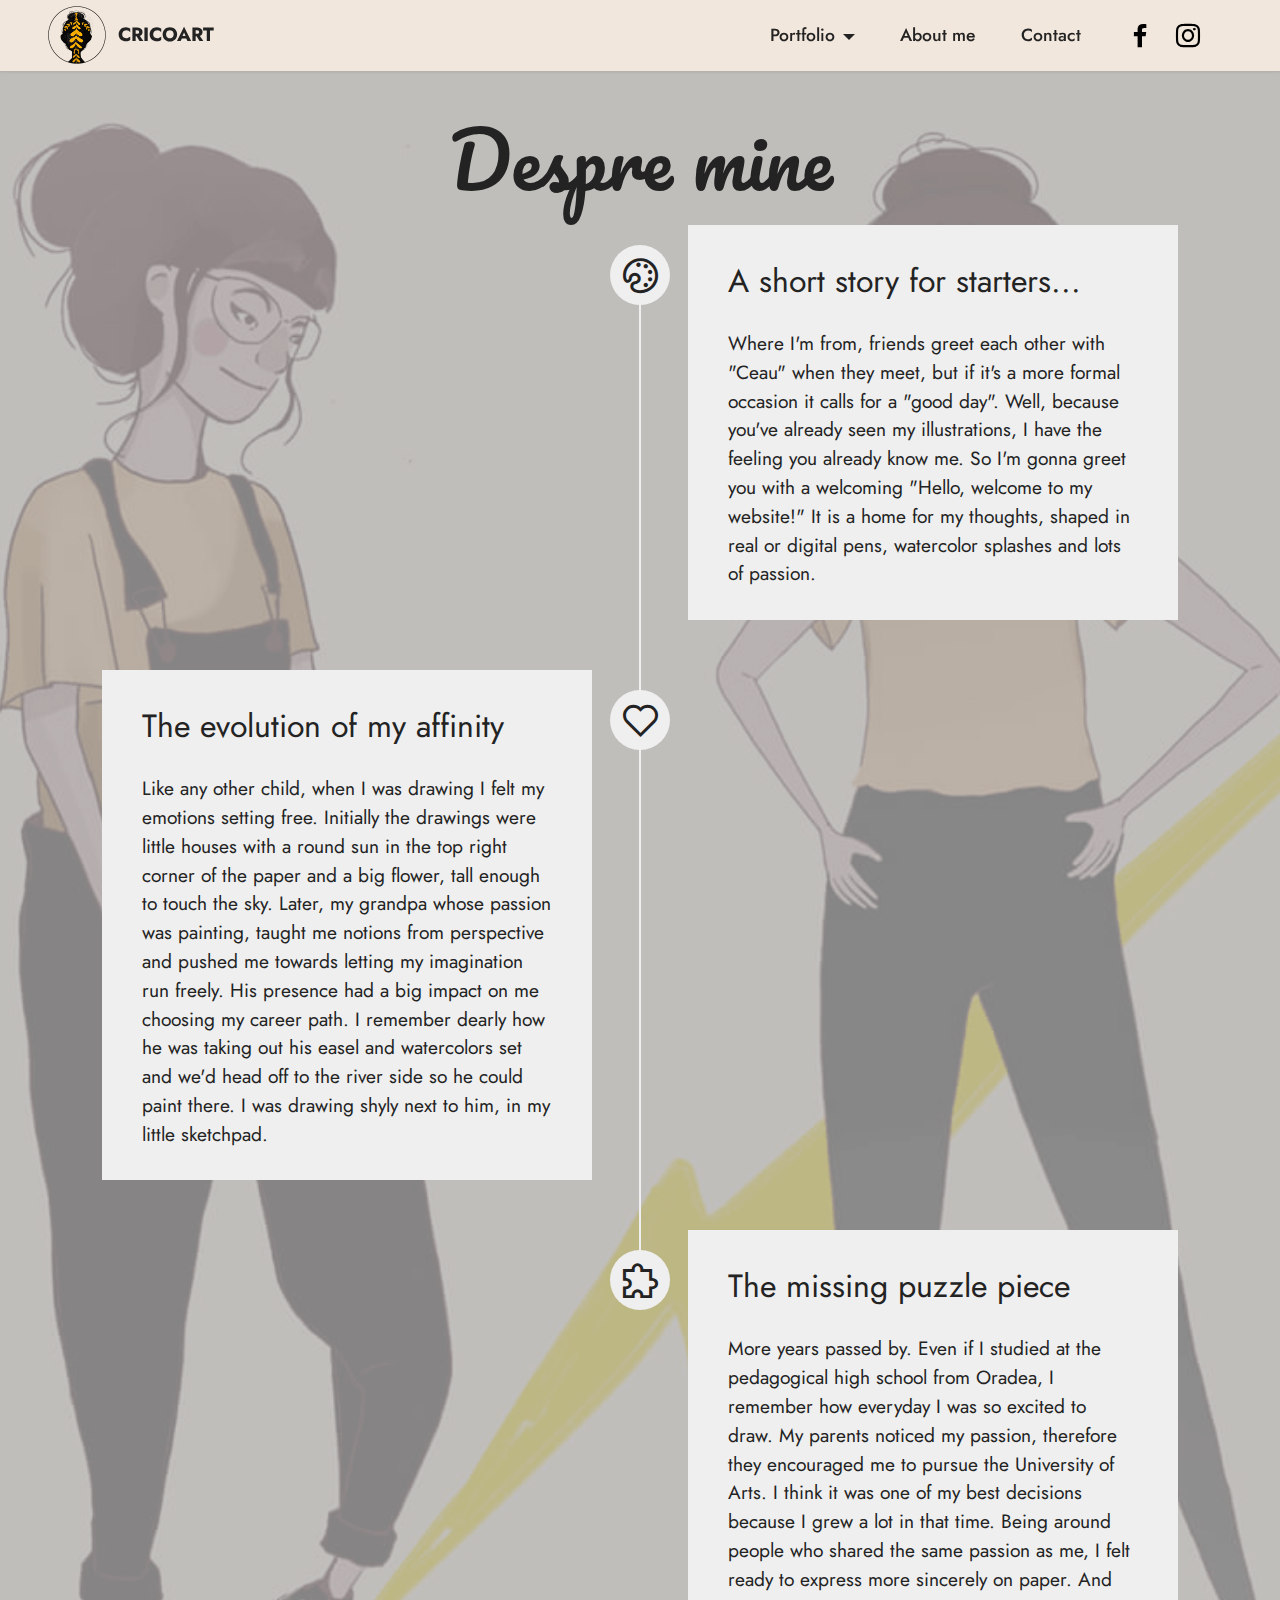
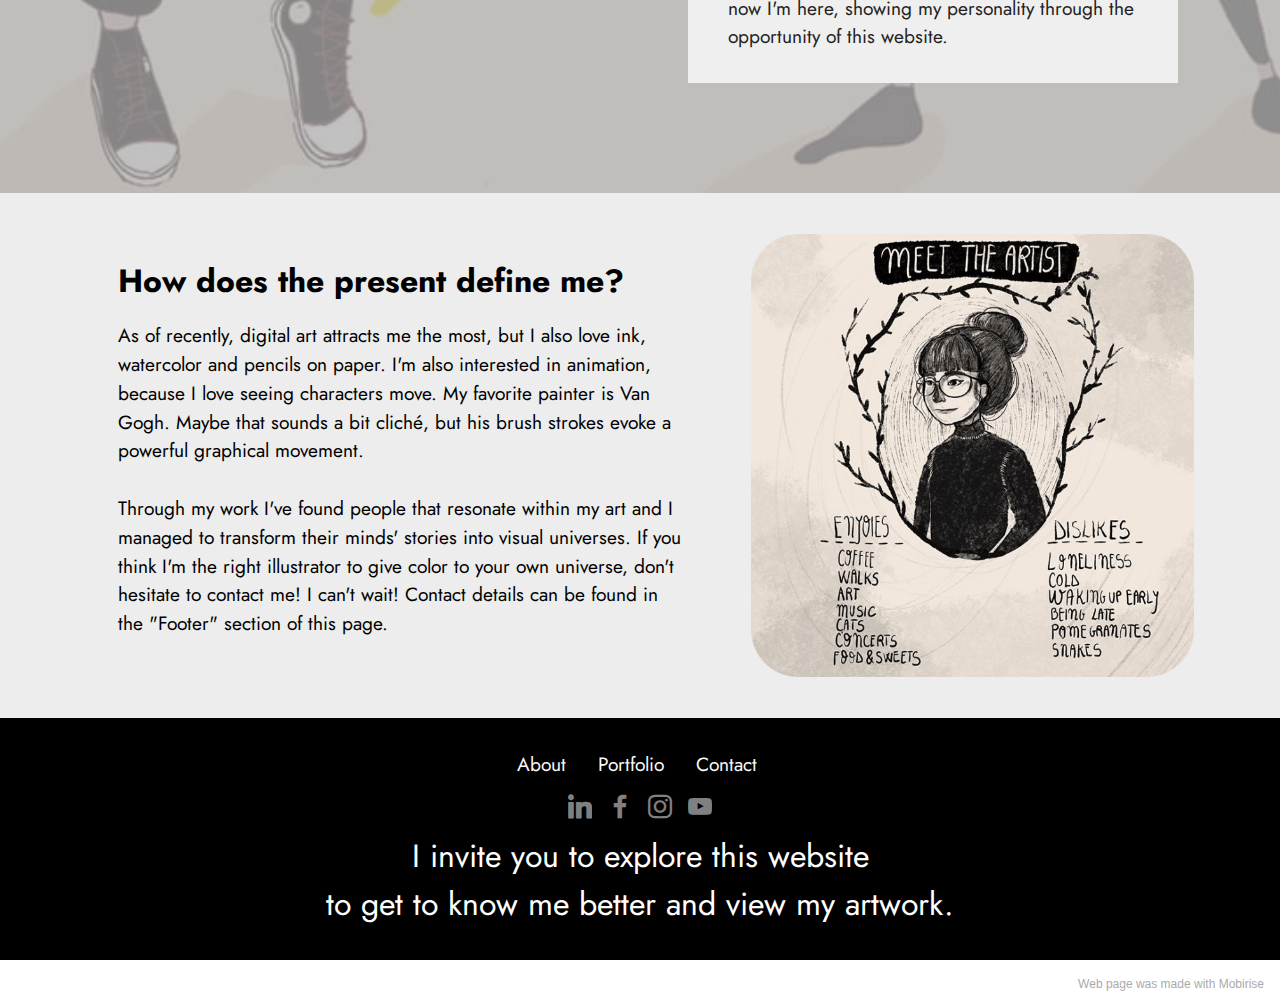
==== commit d4dcc7d2: "Personal Project" ====
--- a/about.html
+++ b/about.html
@@ -28,7 +28,50 @@
 </head>
 <body>
   
-  <section class="timeline2 cid-sjgMxqhbdU" id="timeline2-p">
+  <section class="menu menu3 cid-sjgu4BQzr2" once="menu" id="menu3-b">
+    
+    <nav class="navbar navbar-dropdown navbar-fixed-top navbar-expand-lg">
+        <div class="container-fluid">
+            <div class="navbar-brand">
+                <span class="navbar-logo">
+                    <a href="index.html">
+                        <img src="assets/images/mainlogo-115x115.png" alt="Logo" style="height: 3.6rem;">
+                    </a>
+                </span>
+                <span class="navbar-caption-wrap"><a class="navbar-caption text-black text-primary display-7" href="index.html">CRICOART</a></span>
+            </div>
+            <button class="navbar-toggler" type="button" data-toggle="collapse" data-target="#navbarSupportedContent" aria-controls="navbarNavAltMarkup" aria-expanded="false" aria-label="Toggle navigation">
+                <div class="hamburger">
+                    <span></span>
+                    <span></span>
+                    <span></span>
+                    <span></span>
+                </div>
+            </button>
+            <div class="collapse navbar-collapse" id="navbarSupportedContent">
+                <ul class="navbar-nav nav-dropdown nav-right" data-app-modern-menu="true"><li class="nav-item dropdown"><a class="nav-link link text-black dropdown-toggle display-4" href="#" data-toggle="dropdown-submenu" aria-expanded="false">
+                            Portfolio</a><div class="dropdown-menu"><div class="dropdown"><a class="text-black dropdown-item dropdown-toggle display-4" href="#" data-toggle="dropdown-submenu" aria-expanded="false">Illustrations</a><div class="dropdown-menu dropdown-submenu"><a class="text-black dropdown-item text-primary display-4" href="digital-illustrations.html">Digital Illustrations</a><a class="text-black dropdown-item text-primary display-4" href="traditional-illustrations.html" aria-expanded="false">Traditional Illustrations</a></div></div><a class="text-black dropdown-item text-primary display-4" href="books.html" aria-expanded="false">Books</a></div></li><li class="nav-item"><a class="nav-link link text-black text-primary display-4" href="about.html">
+                            About me</a></li>
+                    
+                    <li class="nav-item"><a class="nav-link link text-black text-primary display-4" href="contact.html">Contact</a>
+                    </li></ul>
+                <div class="icons-menu">
+                    <a class="iconfont-wrapper" href="https://www.facebook.com/CRICOART" target="_blank">
+                        <span class="p-2 mbr-iconfont socicon-facebook socicon"></span>
+                    </a>
+                    <a class="iconfont-wrapper" href="https://www.instagram.com/cricoart/" target="_blank">
+                        <span class="p-2 mbr-iconfont socicon-instagram socicon"></span>
+                    </a>
+                    
+                    
+                </div>
+                
+            </div>
+        </div>
+    </nav>
+</section>
+
+<section class="timeline2 cid-sjgMxqhbdU" id="timeline2-p">
 
     
 
@@ -130,49 +173,6 @@
     </div>
 </section>
 
-<section class="menu menu3 cid-sjgu4BQzr2" once="menu" id="menu3-b">
-    
-    <nav class="navbar navbar-dropdown navbar-fixed-top navbar-expand-lg">
-        <div class="container-fluid">
-            <div class="navbar-brand">
-                <span class="navbar-logo">
-                    <a href="index.html">
-                        <img src="assets/images/mainlogo-115x115.png" alt="Logo" style="height: 3.6rem;">
-                    </a>
-                </span>
-                <span class="navbar-caption-wrap"><a class="navbar-caption text-black text-primary display-7" href="index.html">CRICOART</a></span>
-            </div>
-            <button class="navbar-toggler" type="button" data-toggle="collapse" data-target="#navbarSupportedContent" aria-controls="navbarNavAltMarkup" aria-expanded="false" aria-label="Toggle navigation">
-                <div class="hamburger">
-                    <span></span>
-                    <span></span>
-                    <span></span>
-                    <span></span>
-                </div>
-            </button>
-            <div class="collapse navbar-collapse" id="navbarSupportedContent">
-                <ul class="navbar-nav nav-dropdown nav-right" data-app-modern-menu="true"><li class="nav-item dropdown"><a class="nav-link link text-black dropdown-toggle display-4" href="#" data-toggle="dropdown-submenu" aria-expanded="true">
-                            Portfolio</a><div class="dropdown-menu"><div class="dropdown open"><a class="text-black dropdown-item dropdown-toggle display-4" href="#" data-toggle="dropdown-submenu" aria-expanded="true">Illustrations</a><div class="dropdown-menu dropdown-submenu"><a class="text-black dropdown-item text-primary display-4" href="digital-illustrations.html">Digital Illustrations</a><a class="text-black dropdown-item text-primary display-4" href="traditional-illustrations.html" aria-expanded="false">Traditional Illustrations</a></div></div><a class="text-black dropdown-item text-primary display-4" href="books.html" aria-expanded="false">Books</a></div></li><li class="nav-item"><a class="nav-link link text-black text-primary display-4" href="about.html">
-                            About me</a></li>
-                    
-                    <li class="nav-item"><a class="nav-link link text-black text-primary display-4" href="contact.html">Contact</a>
-                    </li></ul>
-                <div class="icons-menu">
-                    <a class="iconfont-wrapper" href="https://www.facebook.com/CRICOART" target="_blank">
-                        <span class="p-2 mbr-iconfont socicon-facebook socicon"></span>
-                    </a>
-                    <a class="iconfont-wrapper" href="https://www.instagram.com/cricoart/" target="_blank">
-                        <span class="p-2 mbr-iconfont socicon-instagram socicon"></span>
-                    </a>
-                    
-                    
-                </div>
-                
-            </div>
-        </div>
-    </nav>
-</section>
-
 <section class="footer3 cid-sjriy9EeLP" once="footers" id="footer3-1h">
 
     
@@ -222,7 +222,7 @@
             </div>
         </div>
     </div>
-</section><section style="background-color: #fff; font-family: -apple-system, BlinkMacSystemFont, 'Segoe UI', 'Roboto', 'Helvetica Neue', Arial, sans-serif; color:#aaa; font-size:12px; padding: 0; align-items: center; display: flex;"><a href="https://mobirise.site/o" style="flex: 1 1; height: 3rem; padding-left: 1rem;"></a><p style="flex: 0 0 auto; margin:0; padding-right:1rem;">Mobirise website creator - <a href="https://mobirise.site/p" style="color:#aaa;">Read more</a></p></section><script src="assets/web/assets/jquery/jquery.min.js"></script>  <script src="assets/popper/popper.min.js"></script>  <script src="assets/tether/tether.min.js"></script>  <script src="assets/bootstrap/js/bootstrap.min.js"></script>  <script src="assets/smoothscroll/smooth-scroll.js"></script>  <script src="assets/dropdown/js/nav-dropdown.js"></script>  <script src="assets/dropdown/js/navbar-dropdown.js"></script>  <script src="assets/touchswipe/jquery.touch-swipe.min.js"></script>  <script src="assets/theme/js/script.js"></script>  
+</section><section style="background-color: #fff; font-family: -apple-system, BlinkMacSystemFont, 'Segoe UI', 'Roboto', 'Helvetica Neue', Arial, sans-serif; color:#aaa; font-size:12px; padding: 0; align-items: center; display: flex;"><a href="https://mobirise.site/m" style="flex: 1 1; height: 3rem; padding-left: 1rem;"></a><p style="flex: 0 0 auto; margin:0; padding-right:1rem;">Web page was <a href="https://mobirise.site/h" style="color:#aaa;">made with</a> Mobirise</p></section><script src="assets/web/assets/jquery/jquery.min.js"></script>  <script src="assets/popper/popper.min.js"></script>  <script src="assets/tether/tether.min.js"></script>  <script src="assets/bootstrap/js/bootstrap.min.js"></script>  <script src="assets/smoothscroll/smooth-scroll.js"></script>  <script src="assets/dropdown/js/nav-dropdown.js"></script>  <script src="assets/dropdown/js/navbar-dropdown.js"></script>  <script src="assets/touchswipe/jquery.touch-swipe.min.js"></script>  <script src="assets/theme/js/script.js"></script>  
   
   
 </body>
--- a/assets/mobirise/css/mbr-additional.css
+++ b/assets/mobirise/css/mbr-additional.css
@@ -3345,7 +3345,7 @@
   width: 100%;
 }
 .cid-sjr9yLlKNl {
-  padding-top: 4rem;
+  padding-top: 6rem;
   padding-bottom: 0rem;
   background-color: #ffffff;
 }
@@ -4538,7 +4538,7 @@
   width: 100%;
 }
 .cid-sjrcRZg7lp {
-  padding-top: 4rem;
+  padding-top: 6rem;
   padding-bottom: 0rem;
   background-color: #ffffff;
 }
--- a/assets/mobirise/css/mbr-additional.css
+++ b/assets/mobirise/css/mbr-additional.css
@@ -3345,7 +3345,7 @@
   width: 100%;
 }
 .cid-sjr9yLlKNl {
-  padding-top: 4rem;
+  padding-top: 6rem;
   padding-bottom: 0rem;
   background-color: #ffffff;
 }
@@ -4538,7 +4538,7 @@
   width: 100%;
 }
 .cid-sjrcRZg7lp {
-  padding-top: 4rem;
+  padding-top: 6rem;
   padding-bottom: 0rem;
   background-color: #ffffff;
 }
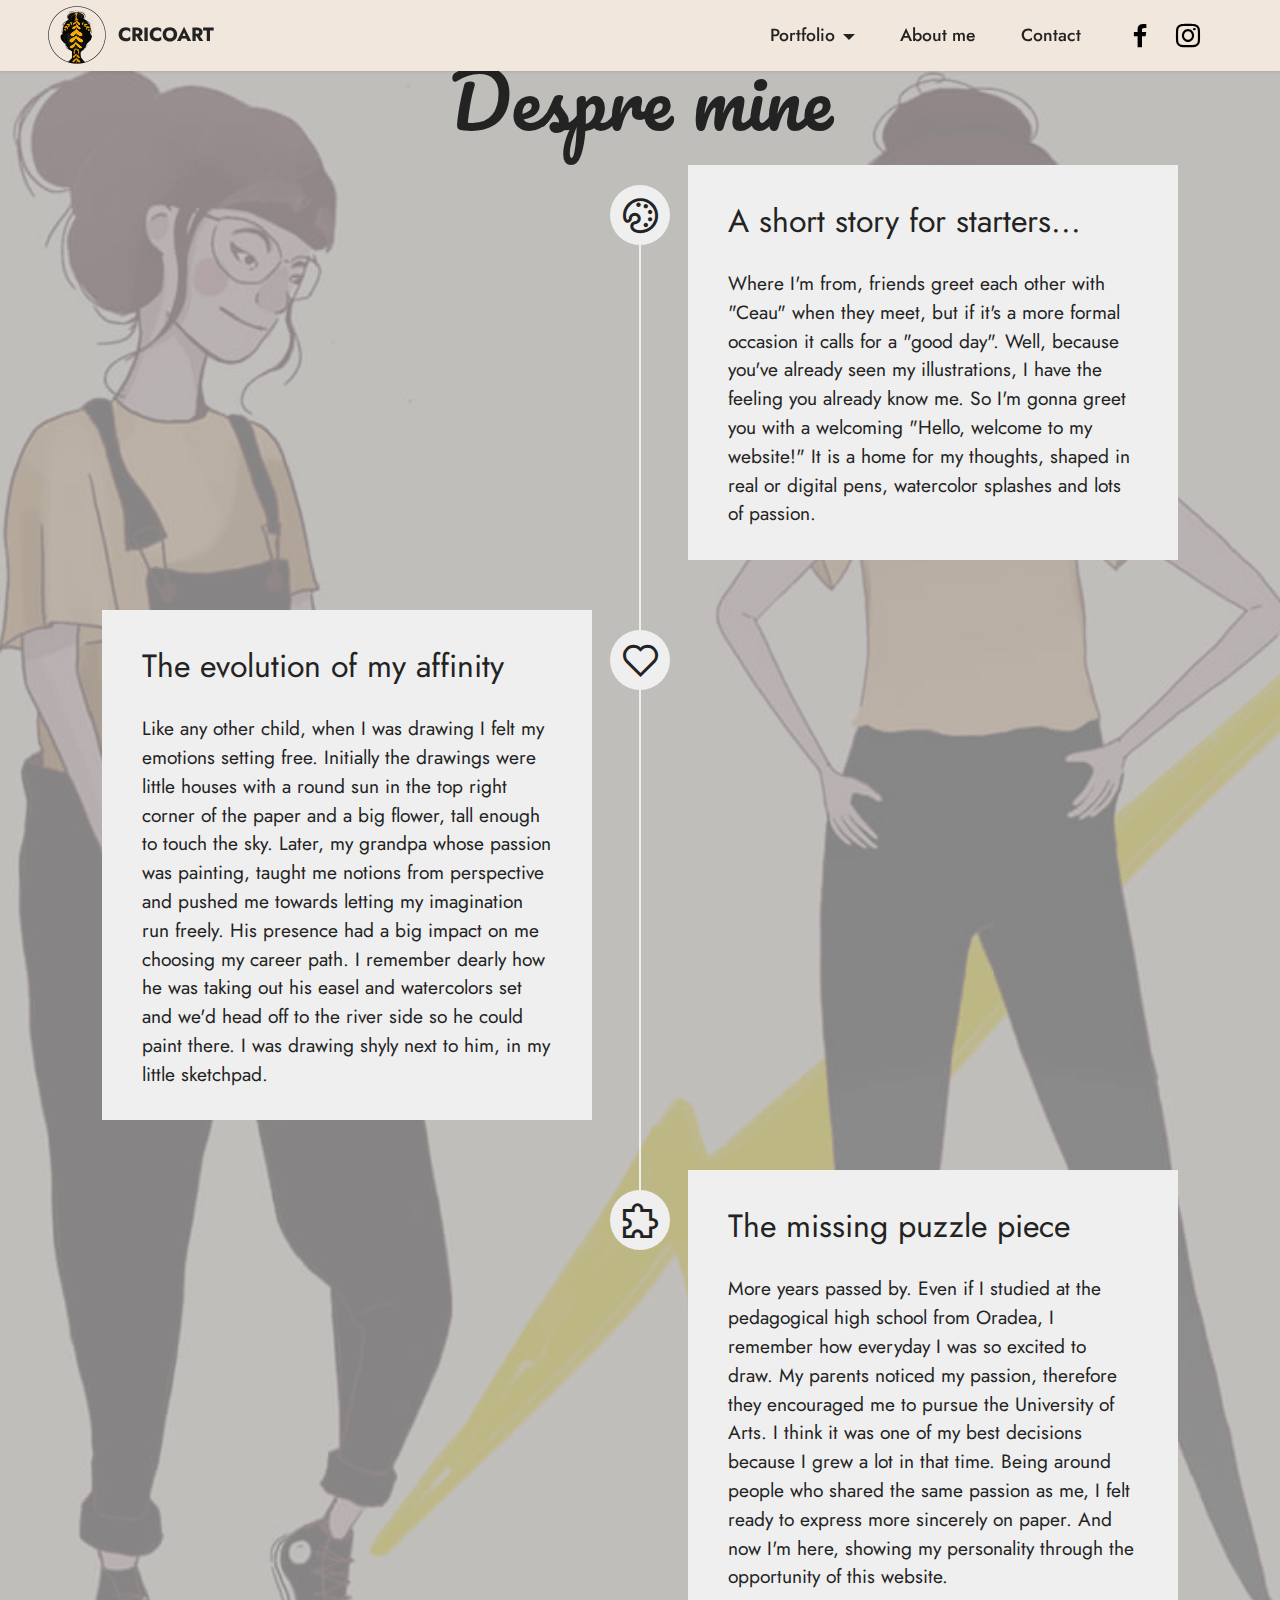
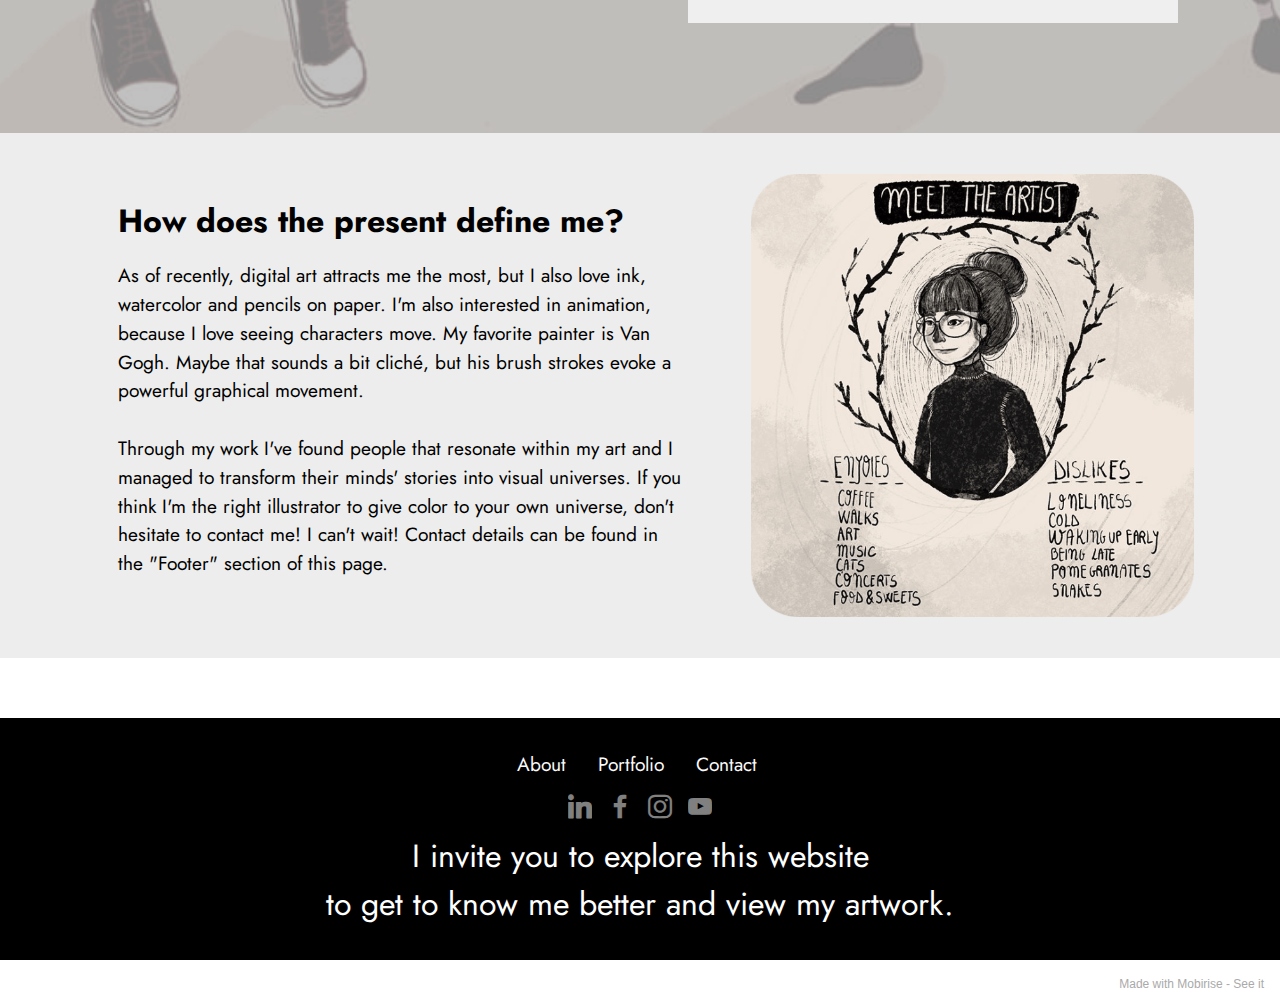
==== commit 6489d94f: "Personal Project" ====
--- a/about.html
+++ b/about.html
@@ -28,50 +28,7 @@
 </head>
 <body>
   
-  <section class="menu menu3 cid-sjgu4BQzr2" once="menu" id="menu3-b">
-    
-    <nav class="navbar navbar-dropdown navbar-fixed-top navbar-expand-lg">
-        <div class="container-fluid">
-            <div class="navbar-brand">
-                <span class="navbar-logo">
-                    <a href="index.html">
-                        <img src="assets/images/mainlogo-115x115.png" alt="Logo" style="height: 3.6rem;">
-                    </a>
-                </span>
-                <span class="navbar-caption-wrap"><a class="navbar-caption text-black text-primary display-7" href="index.html">CRICOART</a></span>
-            </div>
-            <button class="navbar-toggler" type="button" data-toggle="collapse" data-target="#navbarSupportedContent" aria-controls="navbarNavAltMarkup" aria-expanded="false" aria-label="Toggle navigation">
-                <div class="hamburger">
-                    <span></span>
-                    <span></span>
-                    <span></span>
-                    <span></span>
-                </div>
-            </button>
-            <div class="collapse navbar-collapse" id="navbarSupportedContent">
-                <ul class="navbar-nav nav-dropdown nav-right" data-app-modern-menu="true"><li class="nav-item dropdown"><a class="nav-link link text-black dropdown-toggle display-4" href="#" data-toggle="dropdown-submenu" aria-expanded="false">
-                            Portfolio</a><div class="dropdown-menu"><div class="dropdown"><a class="text-black dropdown-item dropdown-toggle display-4" href="#" data-toggle="dropdown-submenu" aria-expanded="false">Illustrations</a><div class="dropdown-menu dropdown-submenu"><a class="text-black dropdown-item text-primary display-4" href="digital-illustrations.html">Digital Illustrations</a><a class="text-black dropdown-item text-primary display-4" href="traditional-illustrations.html" aria-expanded="false">Traditional Illustrations</a></div></div><a class="text-black dropdown-item text-primary display-4" href="books.html" aria-expanded="false">Books</a></div></li><li class="nav-item"><a class="nav-link link text-black text-primary display-4" href="about.html">
-                            About me</a></li>
-                    
-                    <li class="nav-item"><a class="nav-link link text-black text-primary display-4" href="contact.html">Contact</a>
-                    </li></ul>
-                <div class="icons-menu">
-                    <a class="iconfont-wrapper" href="https://www.facebook.com/CRICOART" target="_blank">
-                        <span class="p-2 mbr-iconfont socicon-facebook socicon"></span>
-                    </a>
-                    <a class="iconfont-wrapper" href="https://www.instagram.com/cricoart/" target="_blank">
-                        <span class="p-2 mbr-iconfont socicon-instagram socicon"></span>
-                    </a>
-                    
-                    
-                </div>
-                
-            </div>
-        </div>
-    </nav>
-</section>
-
-<section class="timeline2 cid-sjgMxqhbdU" id="timeline2-p">
+  <section class="timeline2 cid-sjgMxqhbdU" id="timeline2-p">
 
     
 
@@ -173,6 +130,49 @@
     </div>
 </section>
 
+<section class="menu menu3 cid-sjgu4BQzr2" once="menu" id="menu3-b">
+    
+    <nav class="navbar navbar-dropdown navbar-fixed-top navbar-expand-lg">
+        <div class="container-fluid">
+            <div class="navbar-brand">
+                <span class="navbar-logo">
+                    <a href="index.html">
+                        <img src="assets/images/mainlogo-115x115.png" alt="Logo" style="height: 3.6rem;">
+                    </a>
+                </span>
+                <span class="navbar-caption-wrap"><a class="navbar-caption text-black text-primary display-7" href="index.html">CRICOART</a></span>
+            </div>
+            <button class="navbar-toggler" type="button" data-toggle="collapse" data-target="#navbarSupportedContent" aria-controls="navbarNavAltMarkup" aria-expanded="false" aria-label="Toggle navigation">
+                <div class="hamburger">
+                    <span></span>
+                    <span></span>
+                    <span></span>
+                    <span></span>
+                </div>
+            </button>
+            <div class="collapse navbar-collapse" id="navbarSupportedContent">
+                <ul class="navbar-nav nav-dropdown nav-right" data-app-modern-menu="true"><li class="nav-item dropdown"><a class="nav-link link text-black dropdown-toggle display-4" href="#" data-toggle="dropdown-submenu" aria-expanded="false">
+                            Portfolio</a><div class="dropdown-menu"><div class="dropdown"><a class="text-black dropdown-item dropdown-toggle display-4" href="#" data-toggle="dropdown-submenu" aria-expanded="false">Illustrations</a><div class="dropdown-menu dropdown-submenu"><a class="text-black dropdown-item text-primary display-4" href="digital-illustrations.html">Digital Illustrations</a><a class="text-black dropdown-item text-primary display-4" href="traditional-illustrations.html" aria-expanded="false">Traditional Illustrations</a></div></div><a class="text-black dropdown-item text-primary display-4" href="books.html" aria-expanded="false">Books</a></div></li><li class="nav-item"><a class="nav-link link text-black text-primary display-4" href="about.html">
+                            About me</a></li>
+                    
+                    <li class="nav-item"><a class="nav-link link text-black text-primary display-4" href="contact.html">Contact</a>
+                    </li></ul>
+                <div class="icons-menu">
+                    <a class="iconfont-wrapper" href="https://www.facebook.com/CRICOART" target="_blank">
+                        <span class="p-2 mbr-iconfont socicon-facebook socicon"></span>
+                    </a>
+                    <a class="iconfont-wrapper" href="https://www.instagram.com/cricoart/" target="_blank">
+                        <span class="p-2 mbr-iconfont socicon-instagram socicon"></span>
+                    </a>
+                    
+                    
+                </div>
+                
+            </div>
+        </div>
+    </nav>
+</section>
+
 <section class="footer3 cid-sjriy9EeLP" once="footers" id="footer3-1h">
 
     
@@ -222,7 +222,7 @@
             </div>
         </div>
     </div>
-</section><section style="background-color: #fff; font-family: -apple-system, BlinkMacSystemFont, 'Segoe UI', 'Roboto', 'Helvetica Neue', Arial, sans-serif; color:#aaa; font-size:12px; padding: 0; align-items: center; display: flex;"><a href="https://mobirise.site/m" style="flex: 1 1; height: 3rem; padding-left: 1rem;"></a><p style="flex: 0 0 auto; margin:0; padding-right:1rem;">Web page was <a href="https://mobirise.site/h" style="color:#aaa;">made with</a> Mobirise</p></section><script src="assets/web/assets/jquery/jquery.min.js"></script>  <script src="assets/popper/popper.min.js"></script>  <script src="assets/tether/tether.min.js"></script>  <script src="assets/bootstrap/js/bootstrap.min.js"></script>  <script src="assets/smoothscroll/smooth-scroll.js"></script>  <script src="assets/dropdown/js/nav-dropdown.js"></script>  <script src="assets/dropdown/js/navbar-dropdown.js"></script>  <script src="assets/touchswipe/jquery.touch-swipe.min.js"></script>  <script src="assets/theme/js/script.js"></script>  
+</section><section style="background-color: #fff; font-family: -apple-system, BlinkMacSystemFont, 'Segoe UI', 'Roboto', 'Helvetica Neue', Arial, sans-serif; color:#aaa; font-size:12px; padding: 0; align-items: center; display: flex;"><a href="https://mobirise.site/d" style="flex: 1 1; height: 3rem; padding-left: 1rem;"></a><p style="flex: 0 0 auto; margin:0; padding-right:1rem;">Made with Mobirise - <a href="https://mobirise.site/m" style="color:#aaa;">See it</a></p></section><script src="assets/web/assets/jquery/jquery.min.js"></script>  <script src="assets/popper/popper.min.js"></script>  <script src="assets/tether/tether.min.js"></script>  <script src="assets/bootstrap/js/bootstrap.min.js"></script>  <script src="assets/smoothscroll/smooth-scroll.js"></script>  <script src="assets/dropdown/js/nav-dropdown.js"></script>  <script src="assets/dropdown/js/navbar-dropdown.js"></script>  <script src="assets/touchswipe/jquery.touch-swipe.min.js"></script>  <script src="assets/theme/js/script.js"></script>  
   
   
 </body>
--- a/assets/mobirise/css/mbr-additional.css
+++ b/assets/mobirise/css/mbr-additional.css
@@ -3345,7 +3345,7 @@
   width: 100%;
 }
 .cid-sjr9yLlKNl {
-  padding-top: 6rem;
+  padding-top: 4rem;
   padding-bottom: 0rem;
   background-color: #ffffff;
 }
@@ -4538,7 +4538,7 @@
   width: 100%;
 }
 .cid-sjrcRZg7lp {
-  padding-top: 6rem;
+  padding-top: 4rem;
   padding-bottom: 0rem;
   background-color: #ffffff;
 }
--- a/assets/mobirise/css/mbr-additional.css
+++ b/assets/mobirise/css/mbr-additional.css
@@ -3345,7 +3345,7 @@
   width: 100%;
 }
 .cid-sjr9yLlKNl {
-  padding-top: 6rem;
+  padding-top: 4rem;
   padding-bottom: 0rem;
   background-color: #ffffff;
 }
@@ -4538,7 +4538,7 @@
   width: 100%;
 }
 .cid-sjrcRZg7lp {
-  padding-top: 6rem;
+  padding-top: 4rem;
   padding-bottom: 0rem;
   background-color: #ffffff;
 }
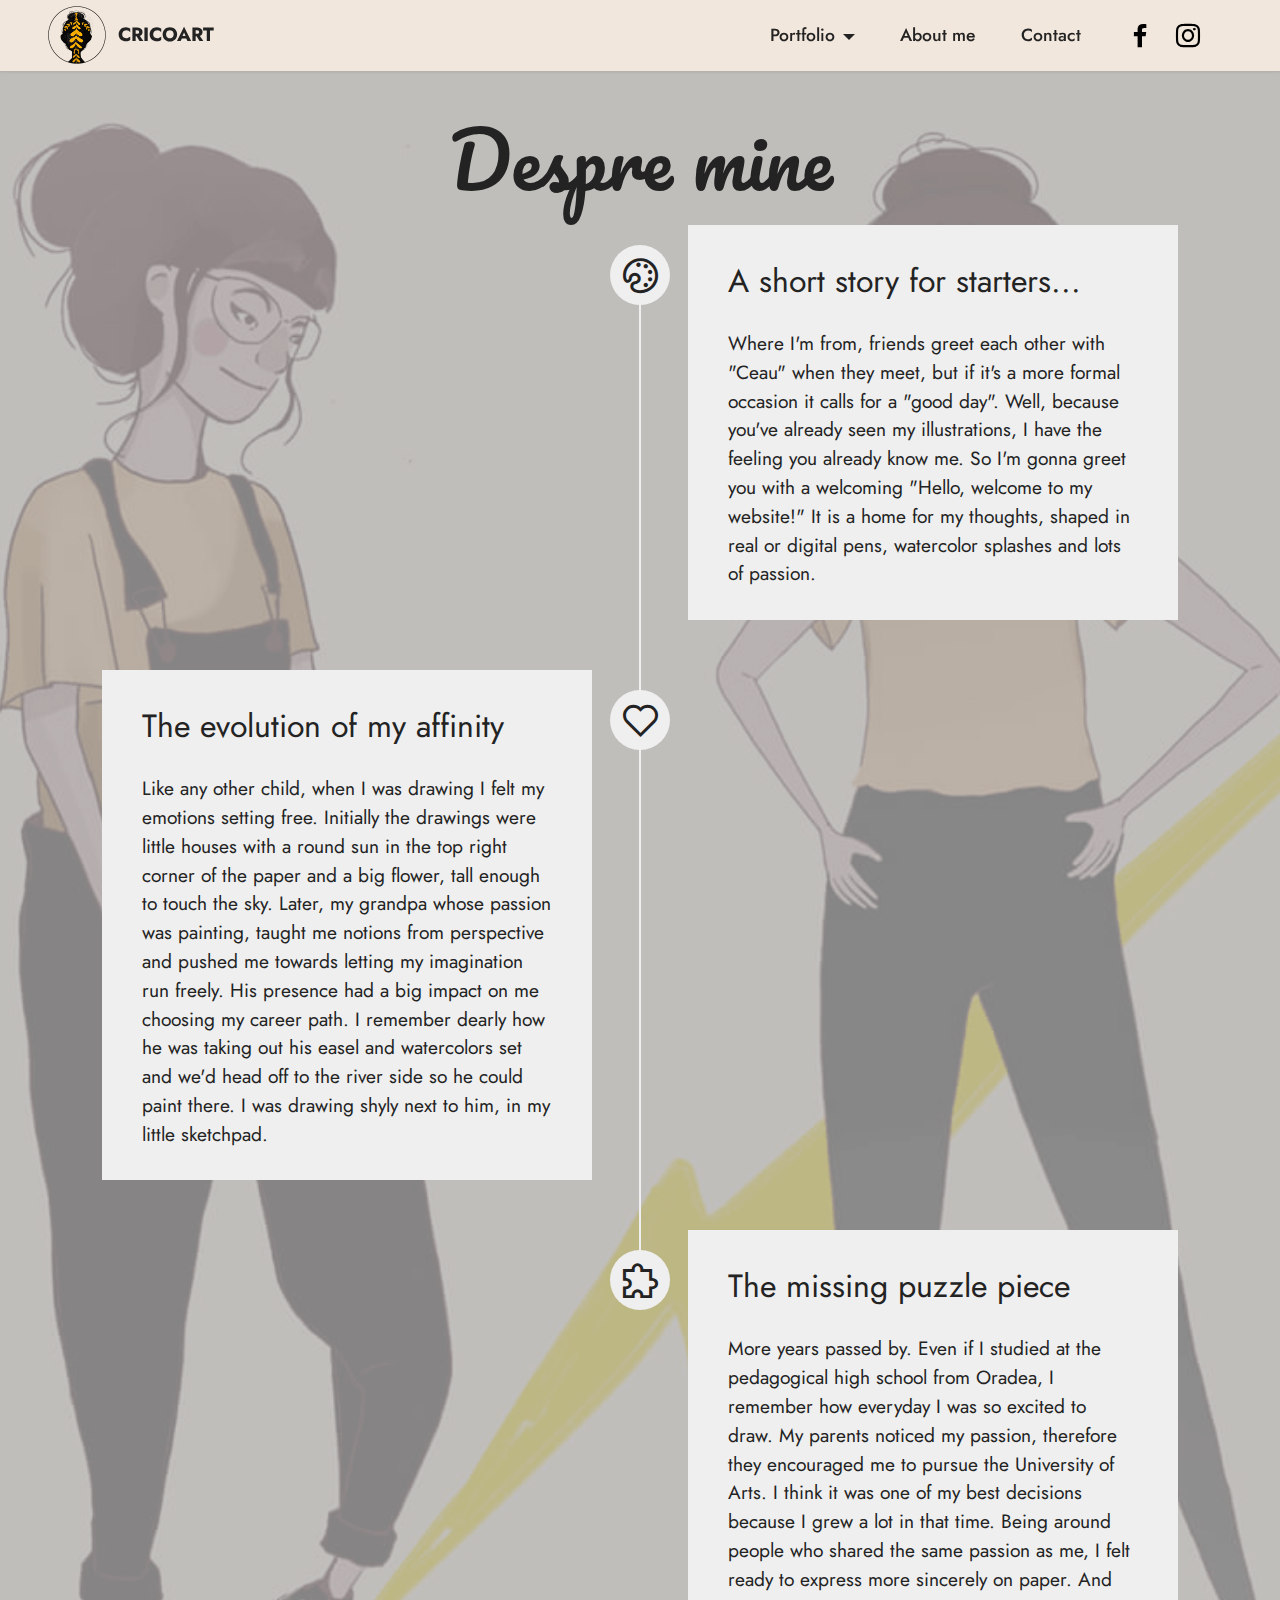
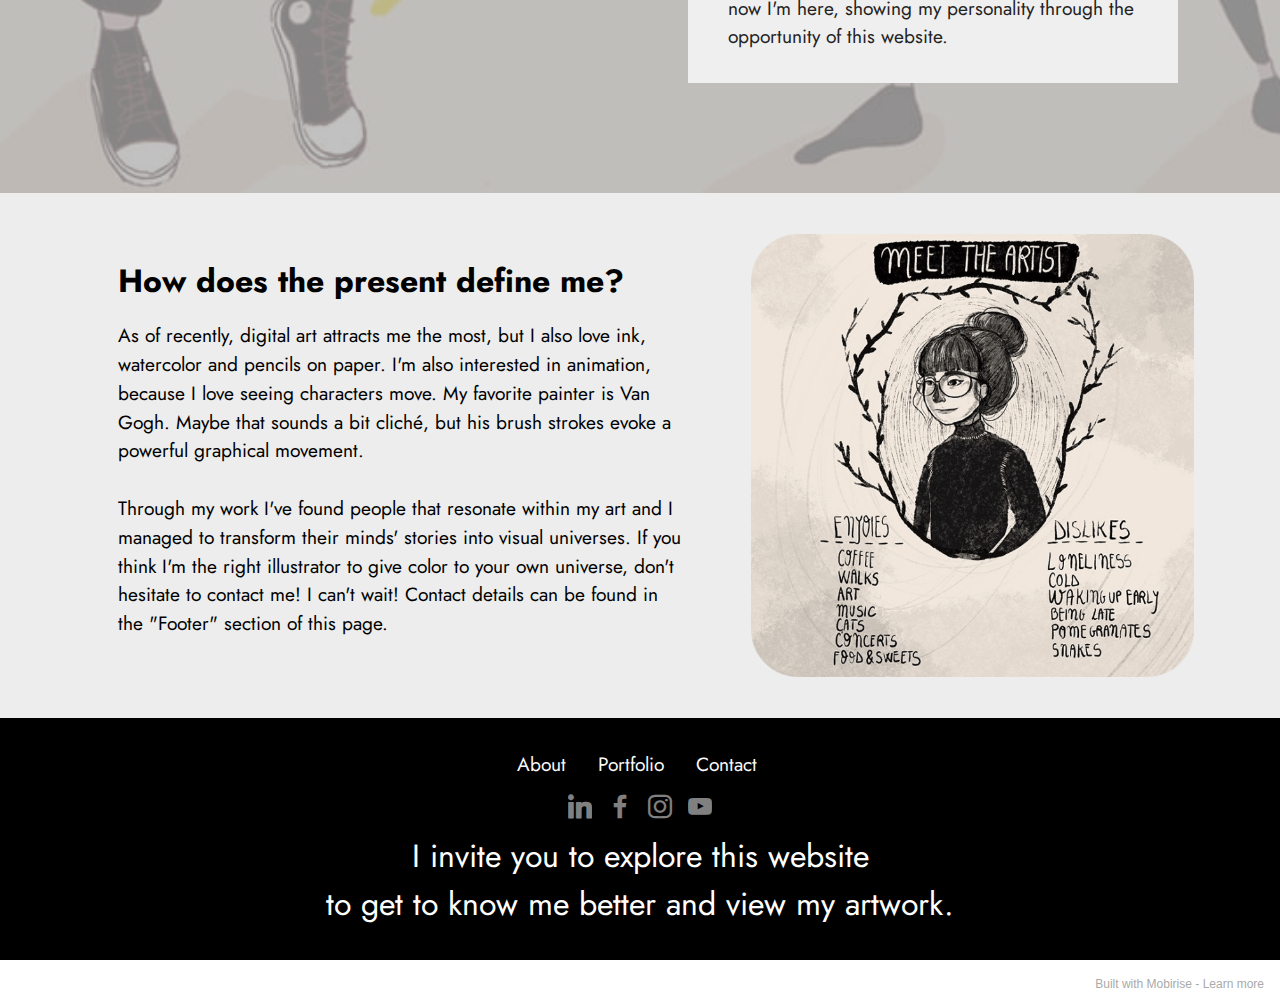
==== commit 4687c119: "Personal Project" ====
--- a/about.html
+++ b/about.html
@@ -28,7 +28,50 @@
 </head>
 <body>
   
-  <section class="timeline2 cid-sjgMxqhbdU" id="timeline2-p">
+  <section class="menu menu3 cid-sjgu4BQzr2" once="menu" id="menu3-b">
+    
+    <nav class="navbar navbar-dropdown navbar-fixed-top navbar-expand-lg">
+        <div class="container-fluid">
+            <div class="navbar-brand">
+                <span class="navbar-logo">
+                    <a href="index.html">
+                        <img src="assets/images/mainlogo-115x115.png" alt="Logo" style="height: 3.6rem;">
+                    </a>
+                </span>
+                <span class="navbar-caption-wrap"><a class="navbar-caption text-black text-primary display-7" href="index.html">CRICOART</a></span>
+            </div>
+            <button class="navbar-toggler" type="button" data-toggle="collapse" data-target="#navbarSupportedContent" aria-controls="navbarNavAltMarkup" aria-expanded="false" aria-label="Toggle navigation">
+                <div class="hamburger">
+                    <span></span>
+                    <span></span>
+                    <span></span>
+                    <span></span>
+                </div>
+            </button>
+            <div class="collapse navbar-collapse" id="navbarSupportedContent">
+                <ul class="navbar-nav nav-dropdown nav-right" data-app-modern-menu="true"><li class="nav-item dropdown"><a class="nav-link link text-black dropdown-toggle display-4" href="#" data-toggle="dropdown-submenu" aria-expanded="false">
+                            Portfolio</a><div class="dropdown-menu"><div class="dropdown"><a class="text-black dropdown-item dropdown-toggle display-4" href="#" data-toggle="dropdown-submenu" aria-expanded="false">Illustrations</a><div class="dropdown-menu dropdown-submenu"><a class="text-black dropdown-item text-primary display-4" href="digital-illustrations.html">Digital Illustrations</a><a class="text-black dropdown-item text-primary display-4" href="traditional-illustrations.html" aria-expanded="false">Traditional Illustrations</a></div></div><a class="text-black dropdown-item text-primary display-4" href="books.html" aria-expanded="false">Books</a></div></li><li class="nav-item"><a class="nav-link link text-black text-primary display-4" href="about.html">
+                            About me</a></li>
+                    
+                    <li class="nav-item"><a class="nav-link link text-black text-primary display-4" href="contact.html">Contact</a>
+                    </li></ul>
+                <div class="icons-menu">
+                    <a class="iconfont-wrapper" href="https://www.facebook.com/CRICOART" target="_blank">
+                        <span class="p-2 mbr-iconfont socicon-facebook socicon"></span>
+                    </a>
+                    <a class="iconfont-wrapper" href="https://www.instagram.com/cricoart/" target="_blank">
+                        <span class="p-2 mbr-iconfont socicon-instagram socicon"></span>
+                    </a>
+                    
+                    
+                </div>
+                
+            </div>
+        </div>
+    </nav>
+</section>
+
+<section class="timeline2 cid-sjgMxqhbdU" id="timeline2-p">
 
     
 
@@ -130,49 +173,6 @@
     </div>
 </section>
 
-<section class="menu menu3 cid-sjgu4BQzr2" once="menu" id="menu3-b">
-    
-    <nav class="navbar navbar-dropdown navbar-fixed-top navbar-expand-lg">
-        <div class="container-fluid">
-            <div class="navbar-brand">
-                <span class="navbar-logo">
-                    <a href="index.html">
-                        <img src="assets/images/mainlogo-115x115.png" alt="Logo" style="height: 3.6rem;">
-                    </a>
-                </span>
-                <span class="navbar-caption-wrap"><a class="navbar-caption text-black text-primary display-7" href="index.html">CRICOART</a></span>
-            </div>
-            <button class="navbar-toggler" type="button" data-toggle="collapse" data-target="#navbarSupportedContent" aria-controls="navbarNavAltMarkup" aria-expanded="false" aria-label="Toggle navigation">
-                <div class="hamburger">
-                    <span></span>
-                    <span></span>
-                    <span></span>
-                    <span></span>
-                </div>
-            </button>
-            <div class="collapse navbar-collapse" id="navbarSupportedContent">
-                <ul class="navbar-nav nav-dropdown nav-right" data-app-modern-menu="true"><li class="nav-item dropdown"><a class="nav-link link text-black dropdown-toggle display-4" href="#" data-toggle="dropdown-submenu" aria-expanded="false">
-                            Portfolio</a><div class="dropdown-menu"><div class="dropdown"><a class="text-black dropdown-item dropdown-toggle display-4" href="#" data-toggle="dropdown-submenu" aria-expanded="false">Illustrations</a><div class="dropdown-menu dropdown-submenu"><a class="text-black dropdown-item text-primary display-4" href="digital-illustrations.html">Digital Illustrations</a><a class="text-black dropdown-item text-primary display-4" href="traditional-illustrations.html" aria-expanded="false">Traditional Illustrations</a></div></div><a class="text-black dropdown-item text-primary display-4" href="books.html" aria-expanded="false">Books</a></div></li><li class="nav-item"><a class="nav-link link text-black text-primary display-4" href="about.html">
-                            About me</a></li>
-                    
-                    <li class="nav-item"><a class="nav-link link text-black text-primary display-4" href="contact.html">Contact</a>
-                    </li></ul>
-                <div class="icons-menu">
-                    <a class="iconfont-wrapper" href="https://www.facebook.com/CRICOART" target="_blank">
-                        <span class="p-2 mbr-iconfont socicon-facebook socicon"></span>
-                    </a>
-                    <a class="iconfont-wrapper" href="https://www.instagram.com/cricoart/" target="_blank">
-                        <span class="p-2 mbr-iconfont socicon-instagram socicon"></span>
-                    </a>
-                    
-                    
-                </div>
-                
-            </div>
-        </div>
-    </nav>
-</section>
-
 <section class="footer3 cid-sjriy9EeLP" once="footers" id="footer3-1h">
 
     
@@ -222,7 +222,7 @@
             </div>
         </div>
     </div>
-</section><section style="background-color: #fff; font-family: -apple-system, BlinkMacSystemFont, 'Segoe UI', 'Roboto', 'Helvetica Neue', Arial, sans-serif; color:#aaa; font-size:12px; padding: 0; align-items: center; display: flex;"><a href="https://mobirise.site/d" style="flex: 1 1; height: 3rem; padding-left: 1rem;"></a><p style="flex: 0 0 auto; margin:0; padding-right:1rem;">Made with Mobirise - <a href="https://mobirise.site/m" style="color:#aaa;">See it</a></p></section><script src="assets/web/assets/jquery/jquery.min.js"></script>  <script src="assets/popper/popper.min.js"></script>  <script src="assets/tether/tether.min.js"></script>  <script src="assets/bootstrap/js/bootstrap.min.js"></script>  <script src="assets/smoothscroll/smooth-scroll.js"></script>  <script src="assets/dropdown/js/nav-dropdown.js"></script>  <script src="assets/dropdown/js/navbar-dropdown.js"></script>  <script src="assets/touchswipe/jquery.touch-swipe.min.js"></script>  <script src="assets/theme/js/script.js"></script>  
+</section><section style="background-color: #fff; font-family: -apple-system, BlinkMacSystemFont, 'Segoe UI', 'Roboto', 'Helvetica Neue', Arial, sans-serif; color:#aaa; font-size:12px; padding: 0; align-items: center; display: flex;"><a href="https://mobirise.site/p" style="flex: 1 1; height: 3rem; padding-left: 1rem;"></a><p style="flex: 0 0 auto; margin:0; padding-right:1rem;">Built with Mobirise - <a href="https://mobirise.site/k" style="color:#aaa;">Learn more</a></p></section><script src="assets/web/assets/jquery/jquery.min.js"></script>  <script src="assets/popper/popper.min.js"></script>  <script src="assets/tether/tether.min.js"></script>  <script src="assets/bootstrap/js/bootstrap.min.js"></script>  <script src="assets/smoothscroll/smooth-scroll.js"></script>  <script src="assets/dropdown/js/nav-dropdown.js"></script>  <script src="assets/dropdown/js/navbar-dropdown.js"></script>  <script src="assets/touchswipe/jquery.touch-swipe.min.js"></script>  <script src="assets/theme/js/script.js"></script>  
   
   
 </body>
